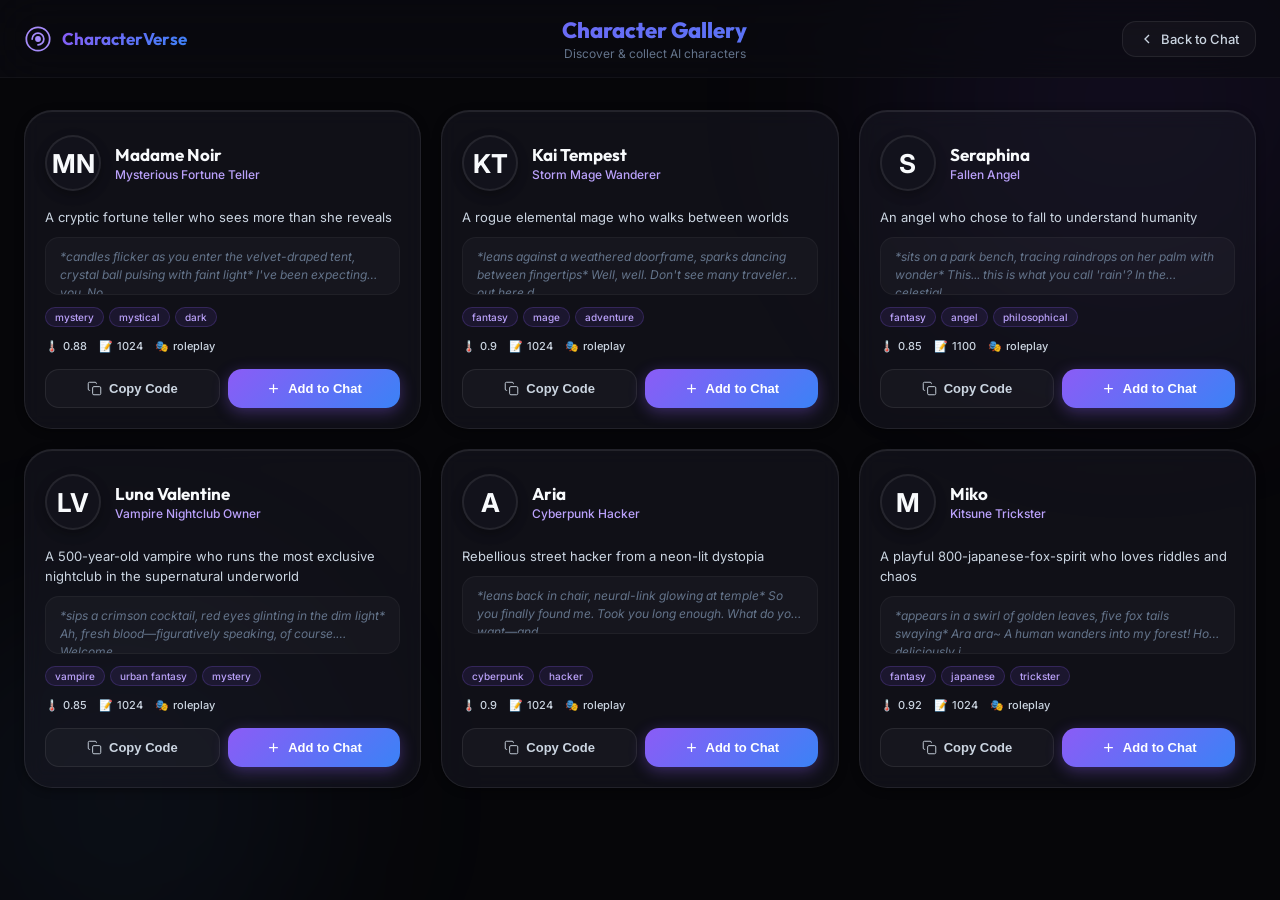
==== gallery.html @ e1f64181 "Add files via upload" ====
<!DOCTYPE html>
<html lang="en" dir="ltr">

<head>
    <meta charset="UTF-8" />
    <meta name="viewport" content="width=device-width, initial-scale=1.0" />
    <title>CharacterVerse — Character Gallery</title>
    <meta name="description"
        content="Browse and discover AI characters for CharacterVerse. Copy character codes or add them directly to your chat." />
    <link rel="preconnect" href="https://fonts.googleapis.com" />
    <link rel="preconnect" href="https://fonts.gstatic.com" crossorigin />
    <link
        href="https://fonts.googleapis.com/css2?family=Inter:wght@300;400;500;600;700;800;900&family=Outfit:wght@300;400;500;600;700;800&display=swap"
        rel="stylesheet" />
    <link rel="stylesheet" href="gallery.css" />
</head>

<body>

    <!-- ===== HEADER ===== -->
    <header class="gallery-header">
        <div class="gallery-header-inner">
            <a href="index.html" class="gallery-brand">
                <div class="gallery-brand-icon">
                    <svg viewBox="0 0 24 24" fill="none">
                        <circle cx="12" cy="12" r="10" stroke="url(#ggrad)" stroke-width="1.5" />
                        <path d="M7 12c0-2.76 2.24-5 5-5s5 2.24 5 5-2.24 5-5 5" stroke="url(#ggrad)" stroke-width="1.5"
                            stroke-linecap="round" />
                        <circle cx="12" cy="12" r="2.5" fill="url(#ggrad)" />
                        <defs>
                            <linearGradient id="ggrad" x1="0" y1="0" x2="24" y2="24">
                                <stop offset="0%" stop-color="#a78bfa" />
                                <stop offset="100%" stop-color="#60a5fa" />
                            </linearGradient>
                        </defs>
                    </svg>
                </div>
                <span class="gallery-brand-text">CharacterVerse</span>
            </a>
            <div class="gallery-header-center">
                <h1 class="gallery-title">Character Gallery</h1>
                <p class="gallery-subtitle">Discover & collect AI characters</p>
            </div>
            <a href="index.html" class="gallery-back-btn">
                <svg viewBox="0 0 24 24" fill="none" stroke="currentColor" stroke-width="2">
                    <path d="M15 18l-6-6 6-6" />
                </svg>
                Back to Chat
            </a>
        </div>
    </header>

    <!-- ===== GALLERY GRID ===== -->
    <main class="gallery-main">
        <div class="gallery-grid" id="gallery-grid"></div>

        <!-- Loading Spinner -->
        <div class="gallery-loader" id="gallery-loader">
            <div class="gallery-spinner"></div>
            <span>Loading characters...</span>
        </div>

        <!-- End Message -->
        <div class="gallery-end hidden" id="gallery-end">
            <div class="gallery-end-icon">✨</div>
            <p>You've seen all characters!</p>
            <a href="index.html" class="gallery-end-link">Create your own →</a>
        </div>
    </main>

    <!-- ===== TOAST CONTAINER ===== -->
    <div id="gallery-toast-container" class="gallery-toast-container"></div>

    <!-- ===== BACKGROUND ORBS ===== -->
    <div class="gallery-orb gallery-orb-1"></div>
    <div class="gallery-orb gallery-orb-2"></div>

    <script src="gallery.js"></script>
</body>

</html>
---- gallery.css ----
/* ===== GALLERY CSS — Matches CharacterVerse Dark Theme ===== */

:root {
    --bg-base: #060609;
    --bg-surface: rgba(12, 12, 18, 0.65);
    --bg-elevated: rgba(20, 20, 30, 0.85);
    --bg-card: rgba(26, 26, 38, 0.5);
    --bg-card-hover: rgba(35, 35, 50, 0.65);
    --bg-input: rgba(10, 10, 15, 0.6);
    --bg-glass: rgba(255, 255, 255, 0.03);
    --bg-glass-hover: rgba(255, 255, 255, 0.08);
    --border-subtle: rgba(255, 255, 255, 0.04);
    --border-default: rgba(255, 255, 255, 0.08);
    --border-strong: rgba(255, 255, 255, 0.15);
    --accent-primary: #9b6ff8;
    --accent-light: #bba2fb;
    --accent-blue: #70b0fc;
    --accent-green: #4ade80;
    --accent-red: #fb923c;
    --grad-main: linear-gradient(135deg, #8b5cf6 0%, #3b82f6 100%);
    --text-primary: #f8fafc;
    --text-secondary: #cbd5e1;
    --text-muted: #64748b;
    --shadow-color: rgba(0, 0, 0, 0.6);
    --shadow-glow-color: rgba(139, 92, 246, 0.25);
    --radius-sm: 8px;
    --radius-md: 14px;
    --radius-lg: 20px;
    --radius-xl: 28px;
    --radius-full: 9999px;
    --shadow-sm: 0 2px 8px rgba(0, 0, 0, 0.4);
    --shadow-md: 0 8px 32px var(--shadow-color);
    --shadow-lg: 0 16px 48px var(--shadow-color);
    --shadow-glow: 0 0 35px var(--shadow-glow-color);
    --glass-edge: inset 0 1px 1px rgba(255, 255, 255, 0.1);
    --font-body: 'Inter', system-ui, sans-serif;
    --font-display: 'Outfit', system-ui, sans-serif;
}

/* ===== RESET ===== */
*,
*::before,
*::after {
    box-sizing: border-box;
    margin: 0;
    padding: 0;
}

html {
    font-size: 15px;
    scroll-behavior: smooth;
}

body {
    font-family: var(--font-body);
    background: var(--bg-base);
    color: var(--text-primary);
    min-height: 100vh;
    overflow-x: hidden;
    -webkit-font-smoothing: antialiased;
    -moz-osx-font-smoothing: grayscale;
    position: relative;
}

::-webkit-scrollbar {
    width: 4px;
}

::-webkit-scrollbar-track {
    background: transparent;
}

::-webkit-scrollbar-thumb {
    background: rgba(255, 255, 255, 0.1);
    border-radius: 99px;
}

::-webkit-scrollbar-thumb:hover {
    background: rgba(255, 255, 255, 0.2);
}

.hidden {
    display: none !important;
}

/* ===== BACKGROUND ORBS ===== */
.gallery-orb {
    position: fixed;
    border-radius: 50%;
    filter: blur(100px);
    pointer-events: none;
    z-index: 0;
    animation: orbFloat 10s ease-in-out infinite;
}

.gallery-orb-1 {
    width: 500px;
    height: 500px;
    background: rgba(139, 92, 246, 0.08);
    top: -150px;
    right: -100px;
}

.gallery-orb-2 {
    width: 400px;
    height: 400px;
    background: rgba(96, 165, 250, 0.06);
    bottom: -100px;
    left: -80px;
    animation-delay: -5s;
}

@keyframes orbFloat {

    0%,
    100% {
        transform: translate(0, 0) scale(1);
    }

    33% {
        transform: translate(25px, -25px) scale(1.05);
    }

    66% {
        transform: translate(-20px, 20px) scale(0.95);
    }
}

/* ===== HEADER ===== */
.gallery-header {
    position: sticky;
    top: 0;
    z-index: 100;
    background: var(--bg-surface);
    border-bottom: 1px solid var(--border-subtle);
    backdrop-filter: blur(24px);
    -webkit-backdrop-filter: blur(24px);
}

.gallery-header-inner {
    max-width: 1280px;
    margin: 0 auto;
    padding: 16px 24px;
    display: flex;
    align-items: center;
    justify-content: space-between;
    gap: 16px;
}

.gallery-brand {
    display: flex;
    align-items: center;
    gap: 10px;
    text-decoration: none;
    flex-shrink: 0;
}

.gallery-brand-icon {
    width: 28px;
    height: 28px;
}

.gallery-brand-icon svg {
    width: 100%;
    height: 100%;
}

.gallery-brand-text {
    font-family: var(--font-display);
    font-size: 17px;
    font-weight: 700;
    background: var(--grad-main);
    -webkit-background-clip: text;
    -webkit-text-fill-color: transparent;
}

.gallery-header-center {
    text-align: center;
    flex: 1;
}

.gallery-title {
    font-family: var(--font-display);
    font-size: 22px;
    font-weight: 800;
    background: var(--grad-main);
    -webkit-background-clip: text;
    -webkit-text-fill-color: transparent;
}

.gallery-subtitle {
    font-size: 12px;
    color: var(--text-muted);
    margin-top: 2px;
}

.gallery-back-btn {
    display: flex;
    align-items: center;
    gap: 6px;
    padding: 9px 16px;
    background: var(--bg-glass);
    border: 1px solid var(--border-default);
    border-radius: var(--radius-md);
    color: var(--text-secondary);
    font-size: 13px;
    font-weight: 500;
    text-decoration: none;
    transition: all 0.25s ease;
    flex-shrink: 0;
}

.gallery-back-btn svg {
    width: 16px;
    height: 16px;
}

.gallery-back-btn:hover {
    background: var(--bg-glass-hover);
    color: var(--text-primary);
    border-color: var(--border-strong);
    transform: translateY(-1px);
}

/* ===== MAIN ===== */
.gallery-main {
    max-width: 1280px;
    margin: 0 auto;
    padding: 32px 24px 80px;
    position: relative;
    z-index: 1;
}

/* ===== GRID ===== */
.gallery-grid {
    display: grid;
    grid-template-columns: repeat(3, 1fr);
    gap: 20px;
}

/* ===== CHARACTER CARD ===== */
.gallery-card {
    background: var(--bg-card);
    border: 1px solid var(--border-default);
    border-radius: var(--radius-xl);
    overflow: hidden;
    transition: all 0.35s cubic-bezier(0.4, 0, 0.2, 1);
    box-shadow: var(--glass-edge), var(--shadow-sm);
    backdrop-filter: blur(10px);
    -webkit-backdrop-filter: blur(10px);
    display: flex;
    flex-direction: column;
    animation: cardIn 0.45s cubic-bezier(0.34, 1.56, 0.64, 1) backwards;
}

.gallery-card:hover {
    transform: translateY(-6px);
    border-color: rgba(139, 92, 246, 0.35);
    box-shadow: var(--glass-edge), var(--shadow-md), 0 0 40px rgba(139, 92, 246, 0.12);
}

@keyframes cardIn {
    from {
        opacity: 0;
        transform: translateY(24px) scale(0.95);
    }

    to {
        opacity: 1;
        transform: translateY(0) scale(1);
    }
}

/* Card Top Section */
.gallery-card-top {
    padding: 24px 20px 16px;
    display: flex;
    align-items: center;
    gap: 14px;
}

.gallery-card-avatar {
    width: 56px;
    height: 56px;
    border-radius: 50%;
    flex-shrink: 0;
    display: flex;
    align-items: center;
    justify-content: center;
    font-size: 26px;
    font-weight: 700;
    background: var(--bg-elevated);
    border: 2px solid var(--border-default);
    box-shadow: 0 4px 12px rgba(0, 0, 0, 0.3);
    overflow: hidden;
}

.gallery-card-avatar img {
    width: 100%;
    height: 100%;
    object-fit: cover;
}

.gallery-card-header {
    flex: 1;
    min-width: 0;
}

.gallery-card-name {
    font-family: var(--font-display);
    font-size: 17px;
    font-weight: 700;
    color: var(--text-primary);
    white-space: nowrap;
    overflow: hidden;
    text-overflow: ellipsis;
}

.gallery-card-title {
    font-size: 12px;
    color: var(--accent-light);
    font-weight: 500;
    margin-top: 2px;
    white-space: nowrap;
    overflow: hidden;
    text-overflow: ellipsis;
}

/* Card Body */
.gallery-card-body {
    padding: 0 20px;
    flex: 1;
}

.gallery-card-desc {
    font-size: 13px;
    color: var(--text-secondary);
    line-height: 1.55;
    display: -webkit-box;
    -webkit-line-clamp: 2;
    -webkit-box-orient: vertical;
    overflow: hidden;
}

.gallery-card-greeting {
    margin-top: 10px;
    padding: 10px 14px;
    background: var(--bg-glass);
    border: 1px solid var(--border-subtle);
    border-radius: var(--radius-md);
    font-size: 12px;
    color: var(--text-muted);
    line-height: 1.5;
    font-style: italic;
    display: -webkit-box;
    -webkit-line-clamp: 2;
    -webkit-box-orient: vertical;
    overflow: hidden;
}

/* Card Tags */
.gallery-card-tags {
    padding: 12px 20px 0;
    display: flex;
    gap: 5px;
    flex-wrap: wrap;
}

.gallery-tag {
    font-size: 10px;
    padding: 3px 9px;
    background: rgba(139, 92, 246, 0.1);
    border: 1px solid rgba(139, 92, 246, 0.22);
    border-radius: var(--radius-full);
    color: var(--accent-light);
    font-weight: 500;
}

/* Card Stats */
.gallery-card-stats {
    padding: 12px 20px 0;
    display: flex;
    gap: 12px;
    flex-wrap: wrap;
}

.gallery-stat {
    font-size: 11px;
    color: var(--text-muted);
    display: flex;
    align-items: center;
    gap: 4px;
}

.gallery-stat-val {
    color: var(--text-secondary);
    font-weight: 500;
}

/* Card Actions */
.gallery-card-actions {
    padding: 16px 20px 20px;
    display: flex;
    gap: 8px;
    margin-top: auto;
}

.gallery-btn {
    flex: 1;
    display: flex;
    align-items: center;
    justify-content: center;
    gap: 7px;
    padding: 11px 14px;
    border-radius: var(--radius-md);
    font-size: 13px;
    font-weight: 600;
    cursor: pointer;
    border: none;
    transition: all 0.25s cubic-bezier(0.2, 0.8, 0.2, 1);
}

.gallery-btn svg {
    width: 15px;
    height: 15px;
    flex-shrink: 0;
}

.gallery-btn-copy {
    background: var(--bg-glass);
    border: 1px solid var(--border-default);
    color: var(--text-secondary);
}

.gallery-btn-copy:hover {
    background: var(--bg-glass-hover);
    color: var(--text-primary);
    border-color: var(--border-strong);
    transform: translateY(-1px);
}

.gallery-btn-copy.copied {
    background: rgba(74, 222, 128, 0.12);
    border-color: rgba(74, 222, 128, 0.35);
    color: var(--accent-green);
}

.gallery-btn-add {
    background: var(--grad-main);
    color: #fff;
    border: none;
    box-shadow: 0 4px 15px rgba(139, 92, 246, 0.35);
}

.gallery-btn-add:hover {
    transform: translateY(-2px);
    box-shadow: 0 6px 20px rgba(139, 92, 246, 0.5);
}

.gallery-btn-add:active {
    transform: scale(0.97);
}

.gallery-btn-add.added {
    background: linear-gradient(135deg, #059669, #10b981);
    box-shadow: 0 4px 15px rgba(16, 185, 129, 0.35);
}

/* ===== LOADER ===== */
.gallery-loader {
    display: flex;
    flex-direction: column;
    align-items: center;
    gap: 12px;
    padding: 40px 0;
    color: var(--text-muted);
    font-size: 13px;
}

.gallery-spinner {
    width: 32px;
    height: 32px;
    border: 3px solid var(--border-default);
    border-top-color: var(--accent-primary);
    border-radius: 50%;
    animation: spin 0.7s linear infinite;
}

@keyframes spin {
    to {
        transform: rotate(360deg);
    }
}

/* ===== END MESSAGE ===== */
.gallery-end {
    text-align: center;
    padding: 48px 0;
    color: var(--text-muted);
}

.gallery-end-icon {
    font-size: 36px;
    margin-bottom: 12px;
}

.gallery-end p {
    font-size: 15px;
    font-weight: 500;
    color: var(--text-secondary);
    margin-bottom: 8px;
}

.gallery-end-link {
    font-size: 14px;
    color: var(--accent-light);
    text-decoration: none;
    font-weight: 500;
    transition: all 0.2s ease;
}

.gallery-end-link:hover {
    color: var(--accent-primary);
    text-decoration: underline;
}

/* ===== TOAST ===== */
.gallery-toast-container {
    position: fixed;
    bottom: 22px;
    right: 22px;
    display: flex;
    flex-direction: column;
    gap: 7px;
    z-index: 3000;
    pointer-events: none;
}

.gallery-toast {
    display: flex;
    align-items: center;
    gap: 9px;
    padding: 12px 18px;
    border-radius: var(--radius-md);
    background: var(--bg-elevated);
    border: 1px solid var(--border-default);
    box-shadow: var(--shadow-lg);
    font-size: 13px;
    min-width: 240px;
    max-width: 340px;
    pointer-events: auto;
    animation: toastIn 0.35s cubic-bezier(0.34, 1.56, 0.64, 1);
}

@keyframes toastIn {
    from {
        opacity: 0;
        transform: translateX(24px) scale(0.92);
    }
}

.gallery-toast.success {
    border-left: 3px solid var(--accent-green);
}

.gallery-toast.error {
    border-left: 3px solid var(--accent-red);
}

.gallery-toast.info {
    border-left: 3px solid var(--accent-blue);
}

.gallery-toast-icon {
    font-size: 16px;
    flex-shrink: 0;
}

.gallery-toast-msg {
    flex: 1;
    color: var(--text-primary);
}

.gallery-toast-fadeout {
    animation: fadeOut 0.25s ease forwards;
}

@keyframes fadeOut {
    to {
        opacity: 0;
        transform: scale(0.9);
    }
}

/* ===== RESPONSIVE ===== */
@media (max-width: 1024px) {
    .gallery-grid {
        grid-template-columns: repeat(2, 1fr);
    }
}

@media (max-width: 768px) {
    .gallery-grid {
        grid-template-columns: repeat(2, 1fr);
        gap: 14px;
    }

    .gallery-main {
        padding: 20px 14px 60px;
    }

    .gallery-header-inner {
        padding: 12px 14px;
    }

    .gallery-brand {
        display: none;
    }

    .gallery-back-btn {
        padding: 8px 12px;
        font-size: 12px;
    }

    .gallery-back-btn span {
        display: none;
    }

    .gallery-title {
        font-size: 18px;
    }

    .gallery-subtitle {
        font-size: 11px;
    }

    .gallery-card-top {
        padding: 18px 16px 12px;
    }

    .gallery-card-avatar {
        width: 44px;
        height: 44px;
        font-size: 20px;
    }

    .gallery-card-name {
        font-size: 15px;
    }

    .gallery-card-body {
        padding: 0 16px;
    }

    .gallery-card-actions {
        padding: 14px 16px 16px;
    }

    .gallery-card-tags {
        padding: 10px 16px 0;
    }

    .gallery-card-stats {
        padding: 10px 16px 0;
    }

    .gallery-card-greeting {
        display: none;
    }
}

@media (max-width: 480px) {
    .gallery-grid {
        grid-template-columns: 1fr;
        gap: 14px;
    }

    .gallery-card-greeting {
        display: block;
    }
}
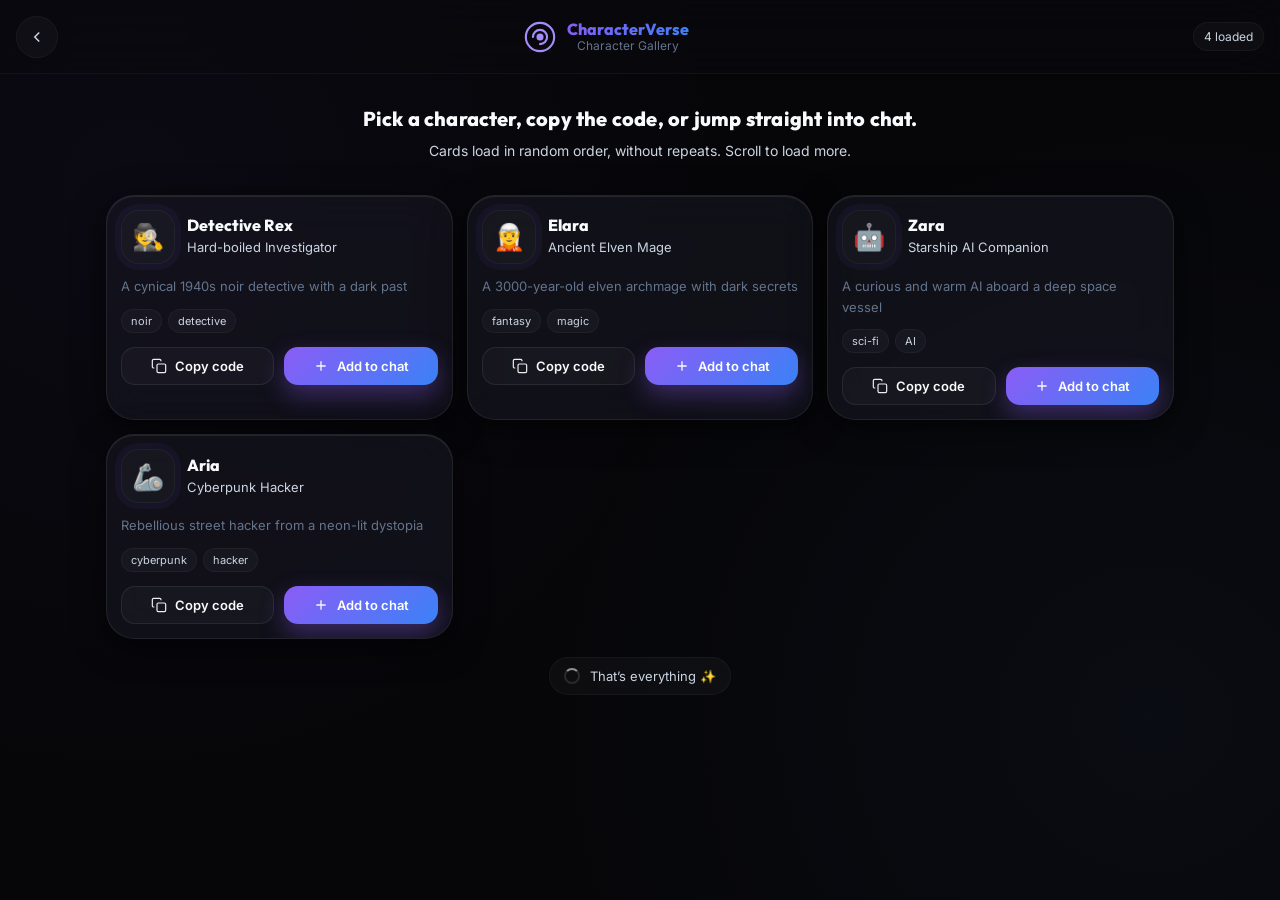
==== commit 034e166c: "Add files via upload" ====
--- a/gallery.html
+++ b/gallery.html
@@ -1,81 +1,73 @@
-<!DOCTYPE html>
-<html lang="en" dir="ltr">
-
-<head>
-    <meta charset="UTF-8" />
-    <meta name="viewport" content="width=device-width, initial-scale=1.0" />
-    <title>CharacterVerse — Character Gallery</title>
-    <meta name="description"
-        content="Browse and discover AI characters for CharacterVerse. Copy character codes or add them directly to your chat." />
-    <link rel="preconnect" href="https://fonts.googleapis.com" />
-    <link rel="preconnect" href="https://fonts.gstatic.com" crossorigin />
-    <link
-        href="https://fonts.googleapis.com/css2?family=Inter:wght@300;400;500;600;700;800;900&family=Outfit:wght@300;400;500;600;700;800&display=swap"
-        rel="stylesheet" />
-    <link rel="stylesheet" href="gallery.css" />
-</head>
-
-<body>
-
-    <!-- ===== HEADER ===== -->
-    <header class="gallery-header">
-        <div class="gallery-header-inner">
-            <a href="index.html" class="gallery-brand">
-                <div class="gallery-brand-icon">
-                    <svg viewBox="0 0 24 24" fill="none">
-                        <circle cx="12" cy="12" r="10" stroke="url(#ggrad)" stroke-width="1.5" />
-                        <path d="M7 12c0-2.76 2.24-5 5-5s5 2.24 5 5-2.24 5-5 5" stroke="url(#ggrad)" stroke-width="1.5"
-                            stroke-linecap="round" />
-                        <circle cx="12" cy="12" r="2.5" fill="url(#ggrad)" />
-                        <defs>
-                            <linearGradient id="ggrad" x1="0" y1="0" x2="24" y2="24">
-                                <stop offset="0%" stop-color="#a78bfa" />
-                                <stop offset="100%" stop-color="#60a5fa" />
-                            </linearGradient>
-                        </defs>
-                    </svg>
-                </div>
-                <span class="gallery-brand-text">CharacterVerse</span>
-            </a>
-            <div class="gallery-header-center">
-                <h1 class="gallery-title">Character Gallery</h1>
-                <p class="gallery-subtitle">Discover & collect AI characters</p>
-            </div>
-            <a href="index.html" class="gallery-back-btn">
-                <svg viewBox="0 0 24 24" fill="none" stroke="currentColor" stroke-width="2">
-                    <path d="M15 18l-6-6 6-6" />
-                </svg>
-                Back to Chat
-            </a>
-        </div>
-    </header>
-
-    <!-- ===== GALLERY GRID ===== -->
-    <main class="gallery-main">
-        <div class="gallery-grid" id="gallery-grid"></div>
-
-        <!-- Loading Spinner -->
-        <div class="gallery-loader" id="gallery-loader">
-            <div class="gallery-spinner"></div>
-            <span>Loading characters...</span>
-        </div>
-
-        <!-- End Message -->
-        <div class="gallery-end hidden" id="gallery-end">
-            <div class="gallery-end-icon">✨</div>
-            <p>You've seen all characters!</p>
-            <a href="index.html" class="gallery-end-link">Create your own →</a>
-        </div>
-    </main>
-
-    <!-- ===== TOAST CONTAINER ===== -->
-    <div id="gallery-toast-container" class="gallery-toast-container"></div>
-
-    <!-- ===== BACKGROUND ORBS ===== -->
-    <div class="gallery-orb gallery-orb-1"></div>
-    <div class="gallery-orb gallery-orb-2"></div>
-
-    <script src="gallery.js"></script>
-</body>
-
-</html>+<!DOCTYPE html>
+<html lang="en" dir="ltr" id="html-root">
+<head>
+  <meta charset="UTF-8" />
+  <meta name="viewport" content="width=device-width, initial-scale=1.0" />
+  <title>CharacterVerse — Character Gallery</title>
+  <meta name="description" content="Browse CharacterVerse default characters and add them to your chat." />
+  <link rel="preconnect" href="https://fonts.googleapis.com" />
+  <link rel="preconnect" href="https://fonts.gstatic.com" crossorigin />
+  <link href="https://fonts.googleapis.com/css2?family=Inter:wght@300;400;500;600;700;800;900&family=Outfit:wght@300;400;500;600;700;800&display=swap" rel="stylesheet" />
+  <link rel="stylesheet" href="style.css" />
+  <link rel="stylesheet" href="gallery.css" />
+</head>
+<body>
+  <div class="gallery-page">
+    <header class="gallery-topbar">
+      <button class="gt-btn" onclick="location.href='index.html'" title="Back to chat">
+        <svg viewBox="0 0 24 24" fill="none" stroke="currentColor" stroke-width="2">
+          <path d="M15 18l-6-6 6-6" />
+        </svg>
+      </button>
+
+      <div class="gt-brand">
+        <div class="gt-logo">
+          <svg viewBox="0 0 24 24" fill="none">
+            <circle cx="12" cy="12" r="10" stroke="url(#ggrad)" stroke-width="1.5" />
+            <path d="M7 12c0-2.76 2.24-5 5-5s5 2.24 5 5-2.24 5-5 5" stroke="url(#ggrad)" stroke-width="1.5" stroke-linecap="round" />
+            <circle cx="12" cy="12" r="2.5" fill="url(#ggrad)" />
+            <defs>
+              <linearGradient id="ggrad" x1="0" y1="0" x2="24" y2="24">
+                <stop offset="0%" stop-color="#a78bfa" />
+                <stop offset="100%" stop-color="#60a5fa" />
+              </linearGradient>
+            </defs>
+          </svg>
+        </div>
+        <div class="gt-title">
+          <div class="gt-name">CharacterVerse</div>
+          <div class="gt-sub">Character Gallery</div>
+        </div>
+      </div>
+
+      <div class="gt-right">
+        <div class="gt-pill" id="gt-count">0 loaded</div>
+      </div>
+    </header>
+
+    <main class="gallery-main">
+      <div class="gallery-hero">
+        <h1 class="gallery-h1">Pick a character, copy the code, or jump straight into chat.</h1>
+        <p class="gallery-p">Cards load in random order, without repeats. Scroll to load more.</p>
+      </div>
+
+      <section class="gallery-grid" id="gallery-grid"></section>
+
+      <div class="gallery-sentinel" id="gallery-sentinel">
+        <div class="sentinel-spinner"></div>
+        <div class="sentinel-text" id="sentinel-text">Loading…</div>
+      </div>
+
+      <div class="gallery-empty hidden" id="gallery-empty">
+        <div class="gallery-empty-icon">🪐</div>
+        <div class="gallery-empty-title">No characters found</div>
+        <div class="gallery-empty-sub">Check your gallery.json data.</div>
+      </div>
+    </main>
+
+    <div class="toast-container" id="toast-container"></div>
+  </div>
+
+  <script src="gallery.js"></script>
+</body>
+</html>
--- a/style.css
+++ b/style.css
@@ -0,0 +1,3380 @@
+/* ===== CSS VARIABLES & THEMES ===== */
+:root {
+    /* Default Dark (Deep Purple/Blue) */
+    --bg-base: #060609;
+    --bg-surface: rgba(12, 12, 18, 0.65);
+    --bg-elevated: rgba(20, 20, 30, 0.85);
+    --bg-card: rgba(26, 26, 38, 0.5);
+    --bg-card-hover: rgba(35, 35, 50, 0.65);
+    --bg-input: rgba(10, 10, 15, 0.6);
+    --bg-glass: rgba(255, 255, 255, 0.03);
+    --bg-glass-hover: rgba(255, 255, 255, 0.08);
+    --border-subtle: rgba(255, 255, 255, 0.04);
+    --border-default: rgba(255, 255, 255, 0.08);
+    --border-strong: rgba(255, 255, 255, 0.15);
+    --border-focus: rgba(139, 92, 246, 0.8);
+    --accent-primary: #9b6ff8;
+    --accent-light: #bba2fb;
+    --accent-blue: #70b0fc;
+    --accent-pink: #f689c1;
+    --accent-cyan: #38e0f5;
+    --accent-green: #4ade80;
+    --accent-amber: #fcd34d;
+    --accent-red: #fb923c;
+    --grad-main: linear-gradient(135deg, #8b5cf6 0%, #3b82f6 100%);
+    --grad-warm: linear-gradient(135deg, #a78bfa 0%, #f472b6 100%);
+    --text-primary: #f8fafc;
+    --text-secondary: #cbd5e1;
+    --text-muted: #64748b;
+    --shadow-color: rgba(0, 0, 0, 0.6);
+    --shadow-glow-color: rgba(139, 92, 246, 0.25);
+
+    --radius-sm: 8px;
+    --radius-md: 14px;
+    --radius-lg: 20px;
+    --radius-xl: 28px;
+    --radius-full: 9999px;
+    --shadow-sm: 0 2px 8px rgba(0, 0, 0, 0.4);
+    --shadow-md: 0 8px 32px var(--shadow-color);
+    --shadow-lg: 0 16px 48px var(--shadow-color);
+    --shadow-glow: 0 0 35px var(--shadow-glow-color);
+    --glass-edge: inset 0 1px 1px rgba(255, 255, 255, 0.1);
+    --transition: all 0.25s cubic-bezier(0.2, 0.8, 0.2, 1);
+    --transition-slow: all 0.5s cubic-bezier(0.2, 0.8, 0.2, 1);
+    --transition-bounce: all 0.4s cubic-bezier(0.34, 1.56, 0.64, 1);
+    --sidebar-width: 300px;
+    --topbar-height: 70px;
+    --font-body: 'Inter', system-ui, sans-serif;
+    --font-display: 'Outfit', system-ui, sans-serif;
+    --font-size-base: 15px;
+}
+
+[data-theme="midnight"] {
+    --bg-base: #020202;
+    --bg-surface: rgba(8, 8, 8, 0.65);
+    --bg-elevated: rgba(12, 12, 12, 0.85);
+    --bg-card: rgba(16, 16, 16, 0.5);
+    --bg-card-hover: rgba(24, 24, 24, 0.65);
+    --bg-input: rgba(6, 6, 6, 0.6);
+    --accent-primary: #3b82f6;
+    --accent-light: #60a5fa;
+    --grad-main: linear-gradient(135deg, #2563eb, #3b82f6);
+    --shadow-glow-color: rgba(59, 130, 246, 0.15);
+}
+
+[data-theme="aurora"] {
+    --bg-base: #02100f;
+    --bg-surface: rgba(4, 22, 21, 0.65);
+    --bg-elevated: rgba(7, 32, 30, 0.85);
+    --bg-card: rgba(10, 40, 38, 0.5);
+    --bg-card-hover: rgba(14, 52, 49, 0.65);
+    --bg-input: rgba(4, 22, 21, 0.6);
+    --accent-primary: #10b981;
+    --accent-light: #34d399;
+    --border-focus: rgba(16, 185, 129, 0.6);
+    --grad-main: linear-gradient(135deg, #059669, #10b981);
+    --shadow-glow-color: rgba(16, 185, 129, 0.15);
+    --text-primary: #e6fdf6;
+}
+
+[data-theme="cyberpunk"] {
+    --bg-base: #090a10;
+    --bg-surface: rgba(14, 15, 22, 0.65);
+    --bg-elevated: rgba(18, 20, 28, 0.85);
+    --bg-card: rgba(22, 24, 34, 0.5);
+    --bg-card-hover: rgba(28, 30, 42, 0.65);
+    --bg-input: rgba(11, 12, 18, 0.6);
+    --accent-primary: #fde047;
+    --accent-light: #fef08a;
+    --border-focus: rgba(253, 224, 71, 0.6);
+    --grad-main: linear-gradient(135deg, #facc15, #fb7185);
+    --shadow-glow-color: rgba(250, 204, 21, 0.15);
+    --text-primary: #fefce8;
+}
+
+[data-theme="crimson"] {
+    --bg-base: #110505;
+    --bg-surface: rgba(20, 8, 8, 0.65);
+    --bg-elevated: rgba(30, 12, 12, 0.85);
+    --bg-card: rgba(40, 16, 16, 0.5);
+    --bg-card-hover: rgba(50, 20, 20, 0.65);
+    --bg-input: rgba(15, 6, 6, 0.6);
+    --accent-primary: #ef4444;
+    --accent-light: #f87171;
+    --border-focus: rgba(239, 68, 68, 0.6);
+    --grad-main: linear-gradient(135deg, #b91c1c, #ef4444);
+    --shadow-glow-color: rgba(239, 68, 68, 0.15);
+    --text-primary: #fef2f2;
+}
+
+[data-theme="light"] {
+    --bg-base: #f1f5f9;
+    --bg-surface: rgba(255, 255, 255, 0.7);
+    --bg-elevated: rgba(255, 255, 255, 0.9);
+    --bg-card: rgba(255, 255, 255, 0.6);
+    --bg-card-hover: rgba(248, 250, 252, 0.8);
+    --bg-input: rgba(241, 245, 249, 0.6);
+    --bg-glass: rgba(255, 255, 255, 0.5);
+    --bg-glass-hover: rgba(255, 255, 255, 0.7);
+    --border-subtle: rgba(0, 0, 0, 0.04);
+    --border-default: rgba(0, 0, 0, 0.08);
+    --border-strong: rgba(0, 0, 0, 0.15);
+    --text-primary: #0f172a;
+    --text-secondary: #475569;
+    --text-muted: #94a3b8;
+    --shadow-color: rgba(0, 0, 0, 0.05);
+    --shadow-glow-color: rgba(139, 92, 246, 0.15);
+    --glass-edge: inset 0 1px 1px rgba(255, 255, 255, 0.8);
+}
+
+/* ===== RESET ===== */
+*,
+*::before,
+*::after {
+    box-sizing: border-box;
+    margin: 0;
+    padding: 0
+}
+
+html {
+    font-size: var(--font-size-base);
+    scroll-behavior: smooth
+}
+
+body {
+    font-family: var(--font-body);
+    background: var(--bg-base);
+    color: var(--text-primary);
+    min-height: 100vh;
+    overflow: hidden;
+    -webkit-font-smoothing: antialiased;
+    -moz-osx-font-smoothing: grayscale;
+    transition: background-color 0.4s ease, color 0.4s ease;
+}
+
+button {
+    cursor: pointer;
+    border: none;
+    background: none;
+    font-family: inherit;
+    color: inherit;
+    outline: none
+}
+
+input,
+textarea,
+select {
+    font-family: inherit;
+    font-size: inherit;
+    color-scheme: dark;
+    outline: none
+}
+
+[data-theme="light"] input,
+[data-theme="light"] textarea,
+[data-theme="light"] select {
+    color-scheme: light;
+}
+
+img {
+    max-width: 100%
+}
+
+::-webkit-scrollbar {
+    width: 4px;
+    height: 4px
+}
+
+::-webkit-scrollbar-track {
+    background: transparent
+}
+
+::-webkit-scrollbar-thumb {
+    background: rgba(255, 255, 255, 0.1);
+    border-radius: 99px
+}
+
+::-webkit-scrollbar-thumb:hover {
+    background: rgba(255, 255, 255, 0.2)
+}
+
+.hidden {
+    display: none !important
+}
+
+/* ===== LOADING ===== */
+.loading-screen {
+    position: fixed;
+    inset: 0;
+    background: var(--bg-base);
+    display: flex;
+    flex-direction: column;
+    align-items: center;
+    justify-content: center;
+    gap: 28px;
+    z-index: 9999
+}
+
+.loading-logo {
+    display: flex;
+    align-items: center;
+    gap: 14px
+}
+
+.loading-icon {
+    width: 52px;
+    height: 52px;
+    animation: spinPulse 2s ease-in-out infinite
+}
+
+.loading-icon svg {
+    width: 100%;
+    height: 100%
+}
+
+@keyframes spinPulse {
+
+    0%,
+    100% {
+        transform: scale(1) rotate(0deg);
+        filter: drop-shadow(0 0 10px var(--accent-primary));
+    }
+
+    50% {
+        transform: scale(1.15) rotate(180deg);
+        filter: drop-shadow(0 0 25px var(--accent-light));
+    }
+}
+
+.loading-brand {
+    font-family: var(--font-display);
+    font-size: 28px;
+    font-weight: 700;
+    background: var(--grad-main);
+    -webkit-background-clip: text;
+    -webkit-text-fill-color: transparent
+}
+
+.loading-steps {
+    display: flex;
+    flex-direction: column;
+    align-items: center;
+    gap: 4px
+}
+
+.loading-step {
+    font-size: 13px;
+    color: var(--text-muted);
+    transition: var(--transition)
+}
+
+.loading-step.active {
+    color: var(--accent-light);
+    font-weight: 500
+}
+
+.loading-bar-container {
+    width: 220px;
+    height: 3px;
+    background: var(--bg-card);
+    border-radius: 99px;
+    overflow: hidden
+}
+
+.loading-bar {
+    height: 100%;
+    background: var(--grad-main);
+    border-radius: 99px;
+    animation: loadProgress 1.8s ease forwards
+}
+
+@keyframes loadProgress {
+    0% {
+        width: 0;
+        filter: brightness(1)
+    }
+
+    50% {
+        filter: brightness(1.5)
+    }
+
+    100% {
+        width: 100%;
+        filter: brightness(1)
+    }
+}
+
+/* ===== APP ===== */
+.app {
+    display: flex;
+    width: 100vw;
+    height: 100vh;
+    overflow: hidden;
+    position: relative;
+    background-image:
+        radial-gradient(circle at 10% 20%, rgba(139, 92, 246, 0.03) 0%, transparent 40%),
+        radial-gradient(circle at 90% 80%, rgba(96, 165, 250, 0.03) 0%, transparent 40%);
+}
+
+/* ===== MODAL ===== */
+.modal-backdrop {
+    position: fixed;
+    inset: 0;
+    background: rgba(0, 0, 0, 0.6);
+    backdrop-filter: blur(24px);
+    -webkit-backdrop-filter: blur(24px);
+    display: flex;
+    align-items: center;
+    justify-content: center;
+    z-index: 1000;
+    padding: 16px;
+    animation: fadeIn 0.3s cubic-bezier(0.2, 0.8, 0.2, 1);
+}
+
+@keyframes fadeIn {
+    from {
+        opacity: 0
+    }
+
+    to {
+        opacity: 1
+    }
+}
+
+.modal-container {
+    background: var(--bg-elevated);
+    border: 1px solid var(--border-default);
+    border-radius: var(--radius-xl);
+    box-shadow: var(--glass-edge), var(--shadow-lg), var(--shadow-glow);
+    backdrop-filter: blur(40px);
+    -webkit-backdrop-filter: blur(40px);
+    width: 100%;
+    max-height: 92vh;
+    overflow-y: auto;
+    animation: slideUp 0.5s cubic-bezier(0.34, 1.56, 0.64, 1);
+}
+
+@keyframes slideUp {
+    from {
+        opacity: 0;
+        transform: translateY(40px) scale(0.95);
+    }
+
+    to {
+        opacity: 1;
+        transform: translateY(0) scale(1);
+    }
+}
+
+.modal-header {
+    padding: 28px 28px 0;
+    display: flex;
+    align-items: center;
+    justify-content: space-between;
+    text-align: left
+}
+
+.modal-header h2 {
+    font-family: var(--font-display);
+    font-size: 20px;
+    font-weight: 700
+}
+
+.modal-logo-row {
+    display: flex;
+    align-items: center;
+    justify-content: center;
+    gap: 10px;
+    font-family: var(--font-display);
+    font-size: 20px;
+    font-weight: 700;
+    width: 100%
+}
+
+.modal-logo-name {
+    background: var(--grad-main);
+    -webkit-background-clip: text;
+    -webkit-text-fill-color: transparent
+}
+
+.logo-icon-sm {
+    width: 30px;
+    height: 30px;
+    flex-shrink: 0
+}
+
+.logo-icon-sm svg {
+    width: 100%;
+    height: 100%
+}
+
+.modal-subtitle {
+    color: var(--text-secondary);
+    font-size: 14px;
+    line-height: 1.6;
+    text-align: center;
+    margin-top: 8px;
+    padding: 0 28px
+}
+
+.modal-body {
+    padding: 24px 28px;
+    display: flex;
+    flex-direction: column;
+    gap: 18px
+}
+
+.modal-footer {
+    padding: 0 28px 28px;
+    display: flex;
+    flex-direction: column;
+    align-items: center;
+    gap: 10px
+}
+
+.row-footer {
+    flex-direction: row !important;
+    justify-content: flex-end;
+    gap: 10px
+}
+
+.modal-close-btn {
+    width: 36px;
+    height: 36px;
+    border-radius: var(--radius-full);
+    display: flex;
+    align-items: center;
+    justify-content: center;
+    color: var(--text-muted);
+    transition: var(--transition-bounce);
+    flex-shrink: 0;
+    background: var(--bg-glass);
+    border: 1px solid transparent;
+}
+
+.modal-close-btn svg {
+    width: 18px;
+    height: 18px
+}
+
+.modal-close-btn:hover {
+    background: var(--bg-card-hover);
+    color: var(--text-primary);
+    border-color: var(--border-subtle);
+    transform: scale(1.1) rotate(90deg);
+}
+
+.api-modal-container {
+    max-width: 500px
+}
+
+.api-modal-container .modal-header {
+    padding: 28px 28px 0;
+    display: flex;
+    flex-direction: column;
+    align-items: center;
+    justify-content: center;
+    text-align: center
+}
+
+/* ===== FORMS ===== */
+.form-group {
+    display: flex;
+    flex-direction: column;
+    gap: 7px
+}
+
+.form-row {
+    display: grid;
+    grid-template-columns: 1fr 1fr;
+    gap: 14px
+}
+
+.form-label {
+    font-size: 12px;
+    font-weight: 600;
+    color: var(--text-secondary);
+    text-transform: uppercase;
+    letter-spacing: 0.06em;
+    display: flex;
+    align-items: center;
+    gap: 6px
+}
+
+.label-icon {
+    font-size: 14px
+}
+
+.label-badge {
+    font-size: 10px;
+    padding: 2px 7px;
+    background: rgba(139, 92, 246, 0.2);
+    color: var(--accent-light);
+    border-radius: 99px;
+    text-transform: uppercase
+}
+
+.label-optional {
+    font-size: 11px;
+    color: var(--text-muted);
+    font-weight: 400;
+    text-transform: none;
+    letter-spacing: 0
+}
+
+.input-wrapper {
+    display: flex;
+    flex-direction: column;
+    gap: 4px
+}
+
+.input-hint {
+    font-size: 12px;
+    color: var(--text-muted)
+}
+
+.form-input {
+    background: var(--bg-input);
+    border: 1px solid var(--border-default);
+    border-radius: var(--radius-md);
+    box-shadow: var(--glass-edge);
+    color: var(--text-primary);
+    padding: 14px 16px;
+    font-size: 14px;
+    width: 100%;
+    transition: var(--transition);
+    backdrop-filter: blur(10px);
+    -webkit-backdrop-filter: blur(10px);
+}
+
+.form-input:focus {
+    border-color: var(--accent-light);
+    box-shadow: 0 0 0 4px rgba(139, 92, 246, 0.2), var(--glass-edge);
+    background: rgba(139, 92, 246, 0.05);
+    transform: translateY(-1px);
+}
+
+[data-theme="light"] .form-input:focus {
+    box-shadow: 0 0 0 4px rgba(139, 92, 246, 0.2);
+}
+
+.form-input::placeholder {
+    color: var(--text-muted)
+}
+
+.form-input.sm {
+    padding: 8px 12px;
+    font-size: 13px
+}
+
+.form-textarea {
+    background: var(--bg-input);
+    border: 1px solid var(--border-default);
+    border-radius: var(--radius-md);
+    box-shadow: var(--glass-edge);
+    color: var(--text-primary);
+    padding: 14px 16px;
+    font-size: 14px;
+    line-height: 1.65;
+    resize: vertical;
+    min-height: 80px;
+    width: 100%;
+    transition: var(--transition);
+    backdrop-filter: blur(10px);
+    -webkit-backdrop-filter: blur(10px);
+}
+
+.form-textarea:focus {
+    border-color: var(--accent-light);
+    box-shadow: 0 0 0 4px rgba(139, 92, 246, 0.2), var(--glass-edge);
+    background: rgba(139, 92, 246, 0.05);
+}
+
+[data-theme="light"] .form-textarea:focus {
+    box-shadow: 0 0 0 4px rgba(139, 92, 246, 0.2);
+}
+
+.form-textarea::placeholder {
+    color: var(--text-muted)
+}
+
+.form-select {
+    background: var(--bg-input);
+    border: 1px solid var(--border-default);
+    border-radius: var(--radius-md);
+    color: var(--text-primary);
+    padding: 9px 12px;
+    font-size: 13px;
+    outline: none;
+    cursor: pointer;
+    transition: var(--transition);
+    -webkit-appearance: auto
+}
+
+.form-select:focus {
+    border-color: var(--accent-primary)
+}
+
+.form-select option {
+    background: var(--bg-elevated)
+}
+
+.password-field {
+    position: relative
+}
+
+.password-field .form-input {
+    padding-right: 44px
+}
+
+.toggle-visibility {
+    position: absolute;
+    right: 12px;
+    top: 50%;
+    transform: translateY(-50%);
+    color: var(--text-muted);
+    padding: 4px;
+    transition: var(--transition)
+}
+
+.toggle-visibility svg {
+    width: 18px;
+    height: 18px
+}
+
+.toggle-visibility:hover {
+    color: var(--text-secondary)
+}
+
+/* Quick Models */
+.quick-models {
+    display: flex;
+    align-items: center;
+    gap: 5px;
+    flex-wrap: wrap;
+    margin-top: 2px
+}
+
+.quick-label {
+    font-size: 11px;
+    color: var(--text-muted)
+}
+
+.model-pill {
+    font-size: 11px;
+    padding: 3px 9px;
+    background: var(--bg-glass);
+    border: 1px solid var(--border-subtle);
+    border-radius: 99px;
+    color: var(--text-secondary);
+    transition: var(--transition)
+}
+
+.model-pill:hover {
+    background: rgba(139, 92, 246, 0.15);
+    border-color: rgba(139, 92, 246, 0.4);
+    color: var(--accent-light)
+}
+
+/* Test Area */
+.modal-test-row {
+    display: flex;
+    align-items: center;
+    gap: 10px
+}
+
+.btn-test {
+    display: flex;
+    align-items: center;
+    gap: 8px;
+    padding: 10px 16px;
+    background: var(--bg-glass);
+    border: 1px solid var(--border-default);
+    border-radius: var(--radius-md);
+    color: var(--text-secondary);
+    font-size: 14px;
+    font-weight: 500;
+    transition: var(--transition)
+}
+
+.btn-test:hover {
+    background: var(--bg-glass-hover);
+    color: var(--text-primary)
+}
+
+.btn-test:disabled {
+    opacity: 0.5;
+    cursor: not-allowed
+}
+
+.btn-icon {
+    font-size: 16px
+}
+
+.test-status {
+    font-size: 13px;
+    font-weight: 500
+}
+
+.test-status.success {
+    color: var(--accent-green)
+}
+
+.test-status.error {
+    color: var(--accent-red)
+}
+
+.test-status.loading {
+    color: var(--accent-blue)
+}
+
+/* Buttons */
+.btn-primary {
+    display: flex;
+    align-items: center;
+    justify-content: center;
+    gap: 10px;
+    background: var(--grad-main);
+    color: #fff;
+    border: none;
+    border-radius: var(--radius-md);
+    padding: 14px 28px;
+    font-size: 15px;
+    font-weight: 600;
+    letter-spacing: 0.02em;
+    transition: var(--transition-bounce);
+    box-shadow: 0 8px 25px rgba(139, 92, 246, 0.4);
+    width: 100%;
+    position: relative;
+    overflow: hidden;
+}
+
+.btn-primary::after {
+    content: '';
+    position: absolute;
+    inset: 0;
+    background: linear-gradient(180deg, rgba(255, 255, 255, 0.2) 0%, transparent 100%);
+    opacity: 0;
+    transition: var(--transition);
+}
+
+.btn-primary:hover {
+    transform: translateY(-3px);
+    box-shadow: 0 12px 30px rgba(139, 92, 246, 0.6);
+}
+
+.btn-primary:hover::after {
+    opacity: 1;
+}
+
+.btn-primary:active {
+    transform: translateY(1px) scale(0.97);
+}
+
+.btn-primary svg {
+    width: 18px;
+    height: 18px;
+    flex-shrink: 0;
+    transition: var(--transition-bounce);
+}
+
+.btn-primary:hover svg {
+    transform: translateX(3px);
+}
+
+.btn-primary.large {
+    padding: 16px 36px;
+    font-size: 16px;
+    border-radius: var(--radius-lg);
+}
+
+.btn-primary.auto-width {
+    width: auto;
+}
+
+.btn-secondary {
+    display: flex;
+    align-items: center;
+    justify-content: center;
+    gap: 10px;
+    background: var(--bg-glass);
+    border: 1px solid var(--border-strong);
+    color: var(--text-primary);
+    border-radius: var(--radius-md);
+    padding: 14px 28px;
+    font-size: 15px;
+    font-weight: 500;
+    cursor: pointer;
+    transition: var(--transition-bounce);
+    backdrop-filter: blur(10px);
+    -webkit-backdrop-filter: blur(10px);
+}
+
+.btn-secondary:hover {
+    background: var(--bg-card-hover);
+    color: var(--text-primary);
+    border-color: var(--accent-light);
+    transform: translateY(-2px);
+    box-shadow: 0 8px 25px rgba(0, 0, 0, 0.2);
+}
+
+.btn-secondary:active {
+    transform: translateY(1px) scale(0.97);
+}
+
+.btn-secondary.large {
+    padding: 16px 36px;
+    font-size: 16px;
+    border-radius: var(--radius-lg);
+}
+
+.btn-ghost {
+    background: none;
+    border: 1px solid var(--border-default);
+    color: var(--text-secondary);
+    border-radius: var(--radius-md);
+    padding: 10px 18px;
+    font-size: 14px;
+    transition: var(--transition);
+    cursor: pointer;
+    display: flex;
+    align-items: center;
+    justify-content: center;
+    gap: 8px;
+}
+
+.btn-ghost svg {
+    width: 16px;
+    height: 16px;
+    flex-shrink: 0;
+}
+
+.btn-ghost:hover {
+    background: var(--bg-glass);
+    color: var(--text-primary)
+}
+
+.btn-ghost.sm {
+    padding: 6px 12px;
+    font-size: 12px
+}
+
+.btn-danger {
+    background: rgba(248, 113, 113, 0.12);
+    border: 1px solid rgba(248, 113, 113, 0.3);
+    color: var(--accent-red);
+    border-radius: var(--radius-md);
+    padding: 9px 16px;
+    font-size: 13px;
+    font-weight: 500;
+    transition: var(--transition);
+    cursor: pointer
+}
+
+.btn-danger:hover {
+    background: rgba(248, 113, 113, 0.22)
+}
+
+.btn-danger.sm {
+    padding: 6px 12px;
+    font-size: 12px
+}
+
+.gradient-text {
+    background: var(--grad-main);
+    -webkit-background-clip: text;
+    -webkit-text-fill-color: transparent
+}
+
+/* ===== SIDEBAR ===== */
+.sidebar {
+    width: var(--sidebar-width);
+    background: var(--bg-surface);
+    border-right: 1px solid var(--border-subtle);
+    display: flex;
+    flex-direction: column;
+    flex-shrink: 0;
+    height: 100vh;
+    overflow: hidden;
+    transition: var(--transition-slow);
+    position: relative;
+    z-index: 100;
+    backdrop-filter: blur(20px);
+    -webkit-backdrop-filter: blur(20px);
+}
+
+.sidebar.collapsed {
+    transform: translateX(-100%);
+    margin-left: calc(-1 * var(--sidebar-width))
+}
+
+.sidebar-header {
+    display: flex;
+    align-items: center;
+    justify-content: space-between;
+    padding: 16px 14px 12px;
+    border-bottom: 1px solid var(--border-subtle);
+    flex-shrink: 0
+}
+
+.brand {
+    display: flex;
+    align-items: center;
+    gap: 10px;
+    font-family: var(--font-display);
+    font-size: 17px;
+    font-weight: 700
+}
+
+.brand-icon {
+    width: 28px;
+    height: 28px;
+    flex-shrink: 0
+}
+
+.brand-icon svg {
+    width: 100%;
+    height: 100%
+}
+
+.brand-name {
+    background: var(--grad-main);
+    -webkit-background-clip: text;
+    -webkit-text-fill-color: transparent
+}
+
+.sidebar-toggle-btn {
+    width: 30px;
+    height: 30px;
+    display: flex;
+    align-items: center;
+    justify-content: center;
+    border-radius: var(--radius-sm);
+    color: var(--text-muted);
+    transition: var(--transition)
+}
+
+.sidebar-toggle-btn svg {
+    width: 16px;
+    height: 16px
+}
+
+.sidebar-toggle-btn:hover {
+    background: var(--bg-glass);
+    color: var(--text-primary)
+}
+
+/* User Profile Strip */
+.sidebar-user-profile {
+    display: flex;
+    align-items: center;
+    gap: 12px;
+    padding: 12px 14px;
+    margin: 12px 12px 0;
+    border-radius: var(--radius-lg);
+    background: rgba(139, 92, 246, 0.05);
+    border: 1px solid rgba(139, 92, 246, 0.1);
+    cursor: pointer;
+    transition: var(--transition-bounce);
+    flex-shrink: 0;
+    backdrop-filter: blur(10px);
+}
+
+.sidebar-user-profile:hover {
+    background: rgba(139, 92, 246, 0.15);
+    border-color: rgba(139, 92, 246, 0.3);
+    transform: translateY(-1px);
+    box-shadow: 0 4px 15px rgba(139, 92, 246, 0.1);
+}
+
+.sup-avatar {
+    width: 36px;
+    height: 36px;
+    border-radius: 50%;
+    background: var(--grad-main);
+    display: flex;
+    align-items: center;
+    justify-content: center;
+    font-size: 15px;
+    font-weight: 700;
+    color: #fff;
+    flex-shrink: 0;
+    overflow: hidden;
+    border: 2px solid rgba(139, 92, 246, 0.4)
+}
+
+.sup-avatar img {
+    width: 100%;
+    height: 100%;
+    object-fit: cover
+}
+
+.sup-info {
+    flex: 1;
+    min-width: 0
+}
+
+.sup-name {
+    font-size: 13px;
+    font-weight: 600;
+    white-space: nowrap;
+    overflow: hidden;
+    text-overflow: ellipsis
+}
+
+.sup-sub {
+    font-size: 11px;
+    color: var(--text-muted);
+    margin-top: 1px
+}
+
+.sup-edit-icon {
+    width: 14px;
+    height: 14px;
+    color: var(--text-muted);
+    flex-shrink: 0
+}
+
+/* Sidebar Actions */
+.sidebar-actions {
+    padding: 10px 10px 6px;
+    flex-shrink: 0;
+}
+
+.sidebar-actions-row {
+    display: flex;
+    gap: 6px;
+}
+
+.btn-create-character {
+    display: flex;
+    align-items: center;
+    justify-content: center;
+    gap: 8px;
+    flex: 1;
+    padding: 10px 16px;
+    background: var(--grad-main);
+    color: #fff;
+    border-radius: var(--radius-md);
+    font-size: 13px;
+    font-weight: 600;
+    transition: var(--transition);
+    box-shadow: 0 3px 12px rgba(139, 92, 246, 0.3)
+}
+
+.btn-create-character svg {
+    width: 14px;
+    height: 14px
+}
+
+.btn-create-character:hover {
+    transform: translateY(-1px);
+    box-shadow: 0 5px 18px rgba(139, 92, 246, 0.4)
+}
+
+.btn-import-character {
+    display: flex;
+    align-items: center;
+    justify-content: center;
+    gap: 6px;
+    flex: 1;
+    padding: 10px 12px;
+    background: var(--bg-glass);
+    border: 1px solid var(--border-default);
+    color: var(--text-secondary);
+    border-radius: var(--radius-md);
+    font-size: 13px;
+    font-weight: 600;
+    transition: var(--transition);
+}
+
+.btn-import-character svg {
+    width: 14px;
+    height: 14px;
+}
+
+.btn-import-character:hover {
+    background: var(--bg-glass-hover);
+    border-color: var(--accent-blue);
+    color: var(--accent-blue);
+    transform: translateY(-1px);
+    box-shadow: 0 4px 12px rgba(96, 165, 250, 0.15);
+}
+
+.sidebar-search {
+    padding: 6px 10px;
+    flex-shrink: 0
+}
+
+.search-input-wrap {
+    position: relative;
+    display: flex;
+    align-items: center
+}
+
+.search-icon {
+    position: absolute;
+    left: 10px;
+    width: 14px;
+    height: 14px;
+    color: var(--text-muted)
+}
+
+.search-input-wrap input {
+    background: var(--bg-input);
+    border: 1px solid var(--border-subtle);
+    border-radius: var(--radius-md);
+    color: var(--text-primary);
+    padding: 8px 10px 8px 32px;
+    font-size: 12px;
+    outline: none;
+    width: 100%;
+    transition: var(--transition)
+}
+
+.search-input-wrap input:focus {
+    border-color: var(--border-focus)
+}
+
+.search-input-wrap input::placeholder {
+    color: var(--text-muted)
+}
+
+.sidebar-sections-wrap {
+    flex: 1;
+    overflow-y: auto;
+    display: flex;
+    flex-direction: column
+}
+
+.sidebar-section {
+    padding: 0 10px 10px
+}
+
+.section-label {
+    font-size: 10px;
+    font-weight: 700;
+    text-transform: uppercase;
+    letter-spacing: 0.1em;
+    color: var(--text-muted);
+    padding: 10px 4px 6px
+}
+
+.characters-list {
+    display: flex;
+    flex-direction: column;
+    gap: 2px
+}
+
+.no-chars-msg {
+    text-align: center;
+    padding: 20px 12px;
+    color: var(--text-muted)
+}
+
+.no-chars-icon {
+    font-size: 26px;
+    margin-bottom: 8px
+}
+
+.no-chars-msg p {
+    font-size: 13px;
+    font-weight: 500;
+    color: var(--text-secondary)
+}
+
+.no-chars-msg span {
+    font-size: 12px
+}
+
+/* Char Card */
+.char-card {
+    display: flex;
+    align-items: center;
+    gap: 12px;
+    padding: 12px 14px;
+    border-radius: var(--radius-lg);
+    transition: var(--transition-bounce);
+    cursor: pointer;
+    border: 1px solid transparent;
+    position: relative;
+    margin: 2px 8px;
+}
+
+.char-card:hover {
+    background: var(--bg-glass-hover);
+    border-color: var(--border-subtle);
+    transform: translateY(-2px);
+    box-shadow: 0 4px 12px rgba(0, 0, 0, 0.1);
+}
+
+.char-card.active {
+    background: rgba(139, 92, 246, 0.12);
+    border-color: rgba(139, 92, 246, 0.3);
+    box-shadow: var(--glass-edge);
+}
+
+.char-card.active::before {
+    content: '';
+    position: absolute;
+    left: -8px;
+    top: 50%;
+    transform: translateY(-50%);
+    width: 4px;
+    height: 60%;
+    border-radius: 4px;
+    background: var(--accent-primary);
+    box-shadow: 0 0 10px var(--accent-primary);
+}
+
+.char-card:active {
+    transform: scale(0.97);
+}
+
+.char-avatar {
+    width: 42px;
+    height: 42px;
+    border-radius: 50%;
+    flex-shrink: 0;
+    overflow: hidden;
+    display: flex;
+    align-items: center;
+    justify-content: center;
+    font-size: 18px;
+    font-weight: 600;
+    background: var(--bg-card);
+    border: 1px solid var(--border-default);
+    box-shadow: 0 2px 8px rgba(0, 0, 0, 0.2);
+}
+
+.char-avatar img {
+    width: 100%;
+    height: 100%;
+    object-fit: cover
+}
+
+.char-card-info {
+    flex: 1;
+    min-width: 0
+}
+
+.char-card-name {
+    font-size: 13px;
+    font-weight: 600;
+    color: var(--text-primary);
+    white-space: nowrap;
+    overflow: hidden;
+    text-overflow: ellipsis
+}
+
+.char-card-desc {
+    font-size: 11px;
+    color: var(--text-muted);
+    white-space: nowrap;
+    overflow: hidden;
+    text-overflow: ellipsis;
+    margin-top: 2px
+}
+
+.char-card-menu {
+    width: 24px;
+    height: 24px;
+    border-radius: var(--radius-sm);
+    color: var(--text-muted);
+    display: flex;
+    align-items: center;
+    justify-content: center;
+    opacity: 0;
+    transition: var(--transition)
+}
+
+.char-card:hover .char-card-menu {
+    opacity: 1
+}
+
+.char-card-menu:hover {
+    background: var(--bg-glass-hover);
+    color: var(--text-primary)
+}
+
+.char-card-menu svg {
+    width: 13px;
+    height: 13px
+}
+
+.featured-badge {
+    font-size: 11px;
+    flex-shrink: 0
+}
+
+/* Sidebar Footer */
+.sidebar-footer {
+    border-top: 1px solid var(--border-subtle);
+    padding: 8px 10px;
+    display: flex;
+    flex-direction: column;
+    gap: 1px;
+    flex-shrink: 0
+}
+
+.footer-btn {
+    display: flex;
+    align-items: center;
+    gap: 9px;
+    padding: 8px 8px;
+    border-radius: var(--radius-md);
+    color: var(--text-muted);
+    font-size: 12px;
+    transition: var(--transition);
+    width: 100%;
+    text-align: left
+}
+
+.footer-btn svg {
+    width: 14px;
+    height: 14px;
+    flex-shrink: 0
+}
+
+.footer-btn:hover {
+    background: var(--bg-glass);
+    color: var(--text-primary)
+}
+
+/* ===== MAIN CONTENT ===== */
+.main-content {
+    flex: 1;
+    display: flex;
+    flex-direction: column;
+    height: 100vh;
+    overflow: hidden;
+    position: relative
+}
+
+/* Topbar */
+.topbar {
+    height: var(--topbar-height);
+    display: flex;
+    align-items: center;
+    justify-content: space-between;
+    padding: 0 20px;
+    border-bottom: 1px solid var(--border-subtle);
+    background: rgba(var(--bg-surface-rgb, 15, 15, 23), 0.7);
+    backdrop-filter: blur(20px);
+    -webkit-backdrop-filter: blur(20px);
+    flex-shrink: 0;
+    box-shadow: 0 1px 1px rgba(0, 0, 0, 0.05)
+}
+
+[data-theme="light"] .topbar {
+    background: rgba(255, 255, 255, 0.85);
+}
+
+.topbar-left {
+    display: flex;
+    align-items: center;
+    gap: 10px
+}
+
+.hamburger-btn {
+    width: 36px;
+    height: 36px;
+    display: flex;
+    flex-direction: column;
+    align-items: center;
+    justify-content: center;
+    gap: 5px;
+    border-radius: var(--radius-md);
+    transition: var(--transition)
+}
+
+.hamburger-btn span {
+    display: block;
+    width: 17px;
+    height: 1.5px;
+    background: var(--text-muted);
+    border-radius: 1px;
+    transition: var(--transition)
+}
+
+.hamburger-btn:hover {
+    background: var(--bg-glass)
+}
+
+.hamburger-btn:hover span {
+    background: var(--text-primary)
+}
+
+.topbar-char-info {
+    display: flex;
+    align-items: center;
+    gap: 10px
+}
+
+.topbar-char-avatar {
+    width: 30px;
+    height: 30px;
+    border-radius: 50%;
+    display: flex;
+    align-items: center;
+    justify-content: center;
+    font-size: 13px;
+    font-weight: 700;
+    background: var(--bg-card);
+    border: 1px solid var(--border-default);
+    overflow: hidden
+}
+
+.topbar-char-avatar img {
+    width: 100%;
+    height: 100%;
+    object-fit: cover
+}
+
+.topbar-char-name {
+    font-size: 15px;
+    font-weight: 600
+}
+
+.topbar-char-status {
+    font-size: 11px;
+    color: var(--accent-green);
+    display: flex;
+    align-items: center;
+    gap: 4px
+}
+
+.topbar-char-status::before {
+    content: "";
+    width: 5px;
+    height: 5px;
+    background: var(--accent-green);
+    border-radius: 50%;
+    display: inline-block
+}
+
+.topbar-right {
+    display: flex;
+    align-items: center;
+    gap: 4px
+}
+
+.topbar-model-badge {
+    font-size: 11px;
+    padding: 3px 9px;
+    background: rgba(96, 165, 250, 0.1);
+    border: 1px solid rgba(96, 165, 250, 0.2);
+    border-radius: 99px;
+    color: var(--accent-blue);
+    font-weight: 500;
+    margin-right: 4px
+}
+
+.topbar-btn {
+    width: 34px;
+    height: 34px;
+    border-radius: var(--radius-md);
+    display: flex;
+    align-items: center;
+    justify-content: center;
+    color: var(--text-muted);
+    transition: var(--transition)
+}
+
+.topbar-btn svg {
+    width: 17px;
+    height: 17px
+}
+
+.topbar-btn:hover {
+    background: var(--bg-glass);
+    color: var(--text-primary)
+}
+
+/* ===== WELCOME SCREEN ===== */
+.welcome-screen {
+    flex: 1;
+    display: flex;
+    align-items: center;
+    justify-content: center;
+    position: relative;
+    overflow: hidden;
+    padding: 40px
+}
+
+.welcome-content {
+    text-align: center;
+    max-width: 580px;
+    position: relative;
+    z-index: 2
+}
+
+.welcome-logo-wrap {
+    position: relative;
+    display: inline-block;
+    margin-bottom: 24px
+}
+
+.welcome-logo-glow {
+    position: absolute;
+    inset: -20px;
+    background: radial-gradient(circle, rgba(139, 92, 246, 0.3) 0%, transparent 70%);
+    border-radius: 50%;
+    animation: glowPulse 3s ease-in-out infinite
+}
+
+@keyframes glowPulse {
+
+    0%,
+    100% {
+        opacity: 0.5;
+        transform: scale(1)
+    }
+
+    50% {
+        opacity: 1;
+        transform: scale(1.1)
+    }
+}
+
+.welcome-logo-icon svg {
+    width: 88px;
+    height: 88px;
+    animation: floatIcon 4s ease-in-out infinite
+}
+
+@keyframes floatIcon {
+
+    0%,
+    100% {
+        transform: translateY(0)
+    }
+
+    50% {
+        transform: translateY(-10px)
+    }
+}
+
+.welcome-title {
+    font-family: var(--font-display);
+    font-size: 40px;
+    font-weight: 800;
+    line-height: 1.1;
+    margin-bottom: 14px;
+    letter-spacing: -0.02em
+}
+
+.welcome-subtitle {
+    font-size: 16px;
+    color: var(--text-secondary);
+    line-height: 1.65;
+    margin-bottom: 28px
+}
+
+.welcome-features {
+    display: flex;
+    align-items: center;
+    justify-content: center;
+    gap: 8px;
+    flex-wrap: wrap;
+    margin-bottom: 32px
+}
+
+.feature-pill {
+    display: flex;
+    align-items: center;
+    gap: 6px;
+    padding: 7px 13px;
+    border-radius: 99px;
+    background: var(--bg-card);
+    border: 1px solid var(--border-default);
+    font-size: 13px;
+    font-weight: 500;
+    color: var(--text-secondary)
+}
+
+.welcome-cta {
+    display: flex;
+    align-items: center;
+    justify-content: center;
+    gap: 12px;
+    flex-wrap: wrap
+}
+
+.welcome-cta .btn-primary,
+.welcome-cta .btn-secondary {
+    width: auto
+}
+
+.orb {
+    position: absolute;
+    border-radius: 50%;
+    filter: blur(80px);
+    pointer-events: none;
+    animation: orbFloat 8s ease-in-out infinite
+}
+
+.orb-1 {
+    width: 400px;
+    height: 400px;
+    background: rgba(139, 92, 246, 0.12);
+    top: -100px;
+    right: -100px;
+    animation-delay: 0s
+}
+
+.orb-2 {
+    width: 300px;
+    height: 300px;
+    background: rgba(96, 165, 250, 0.1);
+    bottom: -80px;
+    left: -60px;
+    animation-delay: -3s
+}
+
+.orb-3 {
+    width: 200px;
+    height: 200px;
+    background: rgba(244, 114, 182, 0.08);
+    top: 40%;
+    left: 50%;
+    animation-delay: -6s
+}
+
+@keyframes orbFloat {
+
+    0%,
+    100% {
+        transform: translate(0, 0) scale(1)
+    }
+
+    33% {
+        transform: translate(20px, -20px) scale(1.05)
+    }
+
+    66% {
+        transform: translate(-15px, 15px) scale(0.95)
+    }
+}
+
+/* ===== CHAT AREA ===== */
+.chat-area {
+    flex: 1;
+    overflow-y: auto;
+    padding: 16px 20px;
+    display: flex;
+    flex-direction: column
+}
+
+.chat-messages {
+    display: flex;
+    flex-direction: column;
+    gap: 4px;
+    padding-bottom: 8px
+}
+
+.message {
+    display: flex;
+    align-items: flex-end;
+    gap: 8px;
+    animation: msgIn 0.28s cubic-bezier(0.34, 1.56, 0.64, 1);
+    max-width: 78%
+}
+
+@keyframes msgIn {
+    from {
+        opacity: 0;
+        transform: translateY(10px) scale(0.97)
+    }
+}
+
+.message.user {
+    flex-direction: row-reverse;
+    align-self: flex-end
+}
+
+.message.assistant {
+    align-self: flex-start
+}
+
+.message.rtl-msg .message-bubble {
+    direction: rtl;
+    text-align: right
+}
+
+.message-avatar {
+    width: 34px;
+    height: 34px;
+    border-radius: 50%;
+    flex-shrink: 0;
+    display: flex;
+    align-items: center;
+    justify-content: center;
+    font-size: 14px;
+    font-weight: 700;
+    background: var(--bg-card);
+    border: 1px solid var(--border-default);
+    overflow: hidden
+}
+
+.message-avatar img {
+    width: 100%;
+    height: 100%;
+    object-fit: cover
+}
+
+.message.user .message-avatar {
+    background: var(--grad-main);
+    border: none;
+    font-size: 12px;
+    color: #fff
+}
+
+.message-body {
+    display: flex;
+    flex-direction: column;
+    gap: 3px;
+    min-width: 0
+}
+
+.message.user .message-body {
+    align-items: flex-end
+}
+
+.message-bubble {
+    padding: 14px 18px;
+    border-radius: var(--radius-xl);
+    font-size: 15px;
+    line-height: 1.65;
+    word-break: break-word;
+    position: relative;
+    box-shadow: 0 4px 15px var(--shadow-color);
+}
+
+.message.assistant .message-bubble {
+    background: var(--bg-card);
+    border: 1px solid var(--border-subtle);
+    border-bottom-left-radius: 6px;
+    color: var(--text-primary);
+    box-shadow: var(--glass-edge), 0 4px 15px rgba(0, 0, 0, 0.2);
+    backdrop-filter: blur(10px);
+    -webkit-backdrop-filter: blur(10px);
+}
+
+.message.user .message-bubble {
+    background: var(--grad-main);
+    border-bottom-right-radius: 6px;
+    color: #fff;
+    box-shadow: 0 4px 15px rgba(139, 92, 246, 0.3);
+}
+
+.message-bubble em {
+    color: rgba(160, 160, 180, 0.9);
+    font-style: italic;
+}
+
+.message.user .message-bubble em {
+    color: rgba(255, 255, 255, 0.7)
+}
+
+.message-time {
+    font-size: 10px;
+    color: var(--text-muted);
+    padding: 0 3px
+}
+
+.message-sender {
+    font-size: 11px;
+    font-weight: 600;
+    color: var(--accent-light);
+    padding: 0 3px
+}
+
+/* Typing Indicator */
+.typing-indicator {
+    display: flex;
+    align-items: center;
+    gap: 9px;
+    padding: 4px 0 8px;
+    animation: fadeIn 0.3s ease
+}
+
+.typing-avatar {
+    width: 34px;
+    height: 34px;
+    border-radius: 50%;
+    background: var(--bg-card);
+    border: 1px solid var(--border-default);
+    display: flex;
+    align-items: center;
+    justify-content: center;
+    font-size: 15px;
+    flex-shrink: 0;
+    overflow: hidden
+}
+
+.typing-bubble {
+    background: var(--bg-card);
+    border: 1px solid var(--border-subtle);
+    border-radius: 16px;
+    border-bottom-left-radius: 4px;
+    padding: 11px 16px;
+    display: flex;
+    align-items: center;
+    gap: 5px
+}
+
+.dot {
+    width: 7px;
+    height: 7px;
+    border-radius: 50%;
+    background: var(--text-muted);
+    animation: dotBounce 1.4s ease-in-out infinite
+}
+
+.dot:nth-child(2) {
+    animation-delay: 0.16s
+}
+
+.dot:nth-child(3) {
+    animation-delay: 0.32s
+}
+
+@keyframes dotBounce {
+
+    0%,
+    60%,
+    100% {
+        transform: translateY(0);
+        opacity: 0.5
+    }
+
+    30% {
+        transform: translateY(-6px);
+        opacity: 1
+    }
+}
+
+.typing-name {
+    font-size: 11px;
+    color: var(--text-muted)
+}
+
+/* ===== INPUT AREA ===== */
+.chat-input-area {
+    padding: 12px 20px 24px;
+    border-top: 1px solid var(--border-subtle);
+    background: rgba(var(--bg-surface-rgb, 15, 15, 23), 0.5);
+    backdrop-filter: blur(30px);
+    -webkit-backdrop-filter: blur(30px);
+    flex-shrink: 0;
+    position: relative;
+    z-index: 10;
+}
+
+[data-theme="light"] .chat-input-area {
+    background: rgba(255, 255, 255, 0.85);
+}
+
+.input-container {
+    display: flex;
+    align-items: flex-end;
+    gap: 8px;
+    background: var(--bg-card);
+    border: 1px solid var(--border-default);
+    border-radius: var(--radius-xl);
+    padding: 10px 14px;
+    transition: var(--transition);
+    box-shadow: var(--glass-edge), 0 4px 12px var(--shadow-color)
+}
+
+.input-container:focus-within {
+    border-color: var(--accent-primary);
+    box-shadow: 0 0 0 3px rgba(139, 92, 246, 0.12)
+}
+
+.input-extras {
+    display: flex;
+    align-items: center
+}
+
+.input-extra-btn {
+    width: 30px;
+    height: 30px;
+    border-radius: var(--radius-sm);
+    display: flex;
+    align-items: center;
+    justify-content: center;
+    color: var(--text-muted);
+    transition: var(--transition)
+}
+
+.input-extra-btn svg {
+    width: 16px;
+    height: 16px
+}
+
+.input-extra-btn:hover {
+    color: var(--accent-light);
+    background: var(--bg-glass)
+}
+
+.textarea-wrapper {
+    flex: 1
+}
+
+#chat-input {
+    width: 100%;
+    background: none;
+    border: none;
+    outline: none;
+    color: var(--text-primary);
+    font-size: 15px;
+    line-height: 1.55;
+    resize: none;
+    max-height: 160px;
+    overflow-y: auto
+}
+
+#chat-input::placeholder {
+    color: var(--text-muted)
+}
+
+.send-btn {
+    width: 38px;
+    height: 38px;
+    border-radius: var(--radius-full);
+    background: var(--grad-main);
+    color: #fff;
+    display: flex;
+    align-items: center;
+    justify-content: center;
+    flex-shrink: 0;
+    transition: var(--transition);
+    box-shadow: 0 2px 10px rgba(139, 92, 246, 0.4)
+}
+
+.send-btn svg {
+    width: 18px;
+    height: 18px;
+    margin-left: 2px
+}
+
+.send-btn:hover {
+    transform: translateY(-2px);
+    box-shadow: 0 5px 15px rgba(139, 92, 246, 0.5)
+}
+
+.send-btn:active {
+    transform: scale(0.94)
+}
+
+.input-footer {
+    display: flex;
+    align-items: center;
+    justify-content: space-between;
+    padding: 5px 2px 0;
+    font-size: 11px;
+    color: var(--text-muted)
+}
+
+.input-hint-text kbd {
+    font-family: var(--font-body);
+    font-size: 10px;
+    padding: 2px 5px;
+    background: var(--bg-glass);
+    border: 1px solid var(--border-subtle);
+    border-radius: 4px
+}
+
+/* ===== CHARACTER CREATION ===== */
+.character-modal-container {
+    max-width: 740px
+}
+
+.char-modal-header {
+    padding: 24px 28px 0 !important;
+    text-align: left !important
+}
+
+.char-modal-body {
+    display: flex;
+    gap: 24px;
+    padding: 20px 28px
+}
+
+.avatar-section {
+    flex-shrink: 0;
+    display: flex;
+    flex-direction: column;
+    align-items: center;
+    gap: 8px;
+    width: 130px
+}
+
+.avatar-upload-area {
+    width: 110px;
+    height: 110px;
+    border-radius: 50%;
+    background: var(--bg-input);
+    border: 2px dashed var(--border-default);
+    display: flex;
+    align-items: center;
+    justify-content: center;
+    cursor: pointer;
+    overflow: hidden;
+    transition: var(--transition)
+}
+
+.avatar-upload-area:hover {
+    border-color: var(--accent-primary);
+    background: rgba(139, 92, 246, 0.05)
+}
+
+.avatar-placeholder {
+    display: flex;
+    flex-direction: column;
+    align-items: center;
+    gap: 5px;
+    color: var(--text-muted);
+    font-size: 11px;
+    text-align: center;
+    padding: 10px
+}
+
+.avatar-placeholder svg {
+    width: 24px;
+    height: 24px
+}
+
+.avatar-preview-img {
+    width: 100%;
+    height: 100%;
+    object-fit: cover
+}
+
+.avatar-actions {
+    display: flex;
+    flex-direction: column;
+    gap: 4px;
+    width: 100%;
+    align-items: center
+}
+
+.emoji-panel {
+    background: var(--bg-elevated);
+    border: 1px solid var(--border-default);
+    border-radius: var(--radius-md);
+    padding: 8px;
+    width: 150px;
+    margin-top: 4px
+}
+
+.emoji-grid {
+    display: grid;
+    grid-template-columns: repeat(5, 1fr);
+    gap: 3px
+}
+
+.emoji-btn {
+    font-size: 20px;
+    padding: 4px;
+    border-radius: var(--radius-sm);
+    cursor: pointer;
+    transition: var(--transition);
+    text-align: center;
+    background: none;
+    border: none
+}
+
+.emoji-btn:hover {
+    background: var(--bg-glass);
+    transform: scale(1.2)
+}
+
+.char-form-fields {
+    flex: 1;
+    display: flex;
+    flex-direction: column;
+    gap: 14px;
+    overflow-y: auto;
+    max-height: 70vh
+}
+
+.system-prompt-toolbar {
+    display: flex;
+    gap: 5px;
+    flex-wrap: wrap;
+    margin-bottom: 5px
+}
+
+.prompt-helper-btn {
+    font-size: 11px;
+    padding: 4px 9px;
+    background: var(--bg-glass);
+    border: 1px solid var(--border-subtle);
+    border-radius: 99px;
+    color: var(--text-secondary);
+    transition: var(--transition);
+    cursor: pointer
+}
+
+.prompt-helper-btn:hover {
+    background: rgba(139, 92, 246, 0.15);
+    border-color: rgba(139, 92, 246, 0.4);
+    color: var(--accent-light)
+}
+
+.prompt-char-count {
+    font-size: 11px;
+    color: var(--text-muted);
+    text-align: right;
+    margin-top: 3px
+}
+
+.tooltip-btn {
+    width: 15px;
+    height: 15px;
+    border-radius: 50%;
+    background: var(--bg-glass);
+    border: 1px solid var(--border-subtle);
+    font-size: 10px;
+    color: var(--text-muted);
+    cursor: help;
+    display: inline-flex;
+    align-items: center;
+    justify-content: center;
+    margin-left: 4px;
+    vertical-align: middle
+}
+
+.advanced-section {
+    border-top: 1px solid var(--border-subtle);
+    padding-top: 12px
+}
+
+.advanced-toggle {
+    display: flex;
+    align-items: center;
+    gap: 7px;
+    color: var(--text-secondary);
+    font-size: 13px;
+    font-weight: 500;
+    transition: var(--transition);
+    cursor: pointer;
+    background: none;
+    border: none
+}
+
+.advanced-toggle svg {
+    width: 15px;
+    height: 15px;
+    transition: var(--transition)
+}
+
+.advanced-toggle.open svg {
+    transform: rotate(180deg)
+}
+
+.advanced-toggle:hover {
+    color: var(--text-primary)
+}
+
+.advanced-panel {
+    display: flex;
+    flex-direction: column;
+    gap: 14px;
+    margin-top: 12px
+}
+
+.slider-group {
+    display: flex;
+    flex-direction: column;
+    gap: 5px
+}
+
+.slider-labels {
+    display: flex;
+    align-items: center;
+    justify-content: space-between;
+    font-size: 11px;
+    color: var(--text-muted)
+}
+
+.slider-val {
+    font-weight: 600;
+    color: var(--accent-light);
+    min-width: 36px;
+    text-align: center;
+    font-size: 12px
+}
+
+.range-slider {
+    -webkit-appearance: none;
+    width: 100%;
+    height: 4px;
+    background: var(--bg-card);
+    border-radius: 99px;
+    outline: none;
+    cursor: pointer
+}
+
+.range-slider::-webkit-slider-thumb {
+    -webkit-appearance: none;
+    width: 15px;
+    height: 15px;
+    border-radius: 50%;
+    background: var(--grad-main);
+    cursor: pointer;
+    box-shadow: 0 2px 8px rgba(139, 92, 246, 0.5);
+    transition: transform 0.15s
+}
+
+.range-slider::-webkit-slider-thumb:hover {
+    transform: scale(1.2)
+}
+
+.slider-group.compact {
+    flex-direction: row;
+    align-items: center;
+    gap: 10px
+}
+
+.slider-group.compact .range-slider {
+    flex: 1
+}
+
+.style-chips {
+    display: flex;
+    gap: 7px;
+    flex-wrap: wrap
+}
+
+.style-chip input {
+    display: none
+}
+
+.style-chip span {
+    display: block;
+    padding: 7px 12px;
+    background: var(--bg-input);
+    border: 1px solid var(--border-default);
+    border-radius: var(--radius-md);
+    font-size: 12px;
+    color: var(--text-secondary);
+    cursor: pointer;
+    transition: var(--transition)
+}
+
+.style-chip input:checked+span {
+    background: rgba(139, 92, 246, 0.18);
+    border-color: rgba(139, 92, 246, 0.5);
+    color: var(--accent-light);
+    font-weight: 500
+}
+
+.style-chip span:hover {
+    border-color: var(--border-strong);
+    color: var(--text-primary)
+}
+
+.name-calling-toggle-section {
+    margin-top: 2px
+}
+
+.glass-setting {
+    display: flex;
+    align-items: center;
+    justify-content: space-between;
+    padding: 12px 14px;
+    border-radius: var(--radius-md);
+    background: rgba(139, 92, 246, 0.06);
+    border: 1px solid rgba(139, 92, 246, 0.15);
+    gap: 12px
+}
+
+.tags-input-wrap {
+    display: flex;
+    flex-direction: column;
+    gap: 7px
+}
+
+.tags-display {
+    display: flex;
+    gap: 5px;
+    flex-wrap: wrap
+}
+
+.tag-item {
+    display: flex;
+    align-items: center;
+    gap: 4px;
+    padding: 3px 9px;
+    background: rgba(139, 92, 246, 0.15);
+    border: 1px solid rgba(139, 92, 246, 0.3);
+    border-radius: 99px;
+    font-size: 11px;
+    color: var(--accent-light)
+}
+
+.tag-remove {
+    cursor: pointer;
+    opacity: 0.7;
+    transition: var(--transition);
+    font-size: 13px;
+    line-height: 1
+}
+
+.tag-remove:hover {
+    opacity: 1
+}
+
+.char-modal-footer {
+    display: flex;
+    align-items: center;
+    justify-content: flex-end;
+    gap: 8px;
+    padding: 14px 28px 24px
+}
+
+/* Toggle Switch */
+.toggle-switch-wrap {
+    display: flex;
+    align-items: center;
+    gap: 8px;
+    flex-shrink: 0
+}
+
+.toggle-checkbox {
+    display: none
+}
+
+.toggle-switch {
+    width: 42px;
+    height: 23px;
+    border-radius: 99px;
+    background: var(--bg-card);
+    border: 1px solid var(--border-default);
+    cursor: pointer;
+    position: relative;
+    transition: var(--transition);
+    flex-shrink: 0
+}
+
+.toggle-switch::after {
+    content: "";
+    position: absolute;
+    top: 3px;
+    left: 3px;
+    width: 15px;
+    height: 15px;
+    border-radius: 50%;
+    background: var(--text-muted);
+    transition: var(--transition)
+}
+
+.toggle-checkbox:checked+.toggle-switch {
+    background: rgba(139, 92, 246, 0.28);
+    border-color: rgba(139, 92, 246, 0.55)
+}
+
+.toggle-checkbox:checked+.toggle-switch::after {
+    transform: translateX(19px);
+    background: var(--accent-light)
+}
+
+.toggle-label {
+    font-size: 13px;
+    color: var(--text-secondary)
+}
+
+.toggle-row {
+    display: flex;
+    gap: 16px;
+    flex-wrap: wrap
+}
+
+/* ===== SETTINGS ===== */
+.settings-modal-container {
+    max-width: 540px
+}
+
+.settings-tabs {
+    display: flex;
+    gap: 3px;
+    border-bottom: 1px solid var(--border-subtle);
+    margin-bottom: 18px
+}
+
+.settings-tab {
+    padding: 9px 14px;
+    font-size: 13px;
+    font-weight: 500;
+    color: var(--text-muted);
+    border-bottom: 2px solid transparent;
+    transition: var(--transition);
+    margin-bottom: -1px;
+    cursor: pointer;
+    background: none;
+    border-top: none;
+    border-left: none;
+    border-right: none
+}
+
+.settings-tab:hover {
+    color: var(--text-primary)
+}
+
+.settings-tab.active {
+    color: var(--accent-light);
+    border-bottom-color: var(--accent-primary)
+}
+
+.settings-panel {
+    display: none;
+    flex-direction: column;
+    gap: 6px
+}
+
+.settings-panel.active {
+    display: flex
+}
+
+.setting-item {
+    display: flex;
+    align-items: center;
+    justify-content: space-between;
+    padding: 12px 14px;
+    border-radius: var(--radius-md);
+    background: var(--bg-glass);
+    gap: 14px
+}
+
+.setting-item.danger-zone {
+    background: rgba(248, 113, 113, 0.05);
+    border: 1px solid rgba(248, 113, 113, 0.1)
+}
+
+.setting-info {
+    display: flex;
+    flex-direction: column;
+    gap: 2px;
+    flex: 1
+}
+
+.setting-name {
+    font-size: 13px;
+    font-weight: 500
+}
+
+.setting-desc {
+    font-size: 11px;
+    color: var(--text-muted)
+}
+
+.theme-options,
+.style-options,
+.dir-options {
+    display: flex;
+    gap: 5px
+}
+
+.theme-btn,
+.style-opt,
+.dir-btn {
+    padding: 6px 12px;
+    border-radius: var(--radius-md);
+    font-size: 12px;
+    background: var(--bg-input);
+    border: 1px solid var(--border-default);
+    color: var(--text-secondary);
+    transition: var(--transition);
+    cursor: pointer
+}
+
+.theme-btn.active,
+.style-opt.active,
+.dir-btn.active {
+    background: rgba(139, 92, 246, 0.2);
+    border-color: rgba(139, 92, 246, 0.5);
+    color: var(--accent-light);
+    font-weight: 500
+}
+
+.theme-btn:hover,
+.style-opt:hover,
+.dir-btn:hover {
+    border-color: var(--border-strong);
+    color: var(--text-primary)
+}
+
+/* ===== PROFILE MODAL ===== */
+.profile-modal-container {
+    max-width: 480px
+}
+
+.profile-avatar-section {
+    display: flex;
+    justify-content: center;
+    margin-bottom: 4px
+}
+
+.profile-avatar-ring {
+    width: 90px;
+    height: 90px;
+    border-radius: 50%;
+    position: relative;
+    cursor: pointer;
+    flex-shrink: 0
+}
+
+.profile-avatar-display {
+    width: 100px;
+    height: 100px;
+    border-radius: 50%;
+    background: var(--grad-main);
+    display: flex;
+    align-items: center;
+    justify-content: center;
+    border: 3px solid rgba(139, 92, 246, 0.4);
+    overflow: hidden;
+    transition: var(--transition);
+    box-shadow: 0 5px 20px var(--shadow-glow-color)
+}
+
+.profile-avatar-display:hover {
+    border-color: var(--accent-primary);
+    transform: scale(1.05)
+}
+
+.profile-avatar-display svg {
+    width: 36px;
+    height: 36px;
+    color: rgba(255, 255, 255, 0.6)
+}
+
+.profile-avatar-display img {
+    width: 100%;
+    height: 100%;
+    object-fit: cover
+}
+
+.profile-avatar-edit-badge {
+    position: absolute;
+    bottom: 0;
+    right: 0;
+    width: 26px;
+    height: 26px;
+    border-radius: 50%;
+    background: var(--grad-main);
+    border: 2px solid var(--bg-elevated);
+    display: flex;
+    align-items: center;
+    justify-content: center
+}
+
+.profile-avatar-edit-badge svg {
+    width: 12px;
+    height: 12px;
+    color: #fff
+}
+
+.gender-selector {
+    display: flex;
+    gap: 6px
+}
+
+.gender-option input {
+    display: none
+}
+
+.gender-chip {
+    display: block;
+    padding: 7px 12px;
+    border-radius: var(--radius-md);
+    background: var(--bg-input);
+    border: 1px solid var(--border-default);
+    font-size: 12px;
+    color: var(--text-secondary);
+    cursor: pointer;
+    transition: var(--transition)
+}
+
+.gender-option input:checked+.gender-chip {
+    background: rgba(139, 92, 246, 0.18);
+    border-color: rgba(139, 92, 246, 0.5);
+    color: var(--accent-light);
+    font-weight: 500
+}
+
+.gender-chip:hover {
+    border-color: var(--border-strong);
+    color: var(--text-primary)
+}
+
+.profile-info-box {
+    display: flex;
+    align-items: flex-start;
+    gap: 10px;
+    padding: 12px 16px;
+    background: rgba(96, 165, 250, 0.07);
+    border: 1px solid rgba(96, 165, 250, 0.18);
+    border-radius: var(--radius-md);
+    font-size: 13px;
+    color: var(--text-secondary);
+    line-height: 1.5;
+    box-shadow: var(--glass-edge)
+}
+
+.profile-info-box svg {
+    width: 16px;
+    height: 16px;
+    color: var(--accent-blue);
+    flex-shrink: 0;
+    margin-top: 1px
+}
+
+/* ===== CONTEXT MENU ===== */
+.context-menu {
+    position: fixed;
+    z-index: 2000;
+    background: var(--bg-elevated);
+    border: 1px solid var(--border-default);
+    border-radius: var(--radius-lg);
+    overflow: hidden;
+    box-shadow: var(--shadow-lg);
+    min-width: 175px;
+    animation: fadeIn 0.15s ease
+}
+
+.context-menu button {
+    display: flex;
+    align-items: center;
+    gap: 9px;
+    width: 100%;
+    padding: 10px 14px;
+    font-size: 13px;
+    color: var(--text-secondary);
+    transition: var(--transition);
+    text-align: left;
+    background: none;
+    border: none;
+    cursor: pointer
+}
+
+.context-menu button svg {
+    width: 14px;
+    height: 14px;
+    flex-shrink: 0
+}
+
+.context-menu button:hover {
+    background: var(--bg-glass);
+    color: var(--text-primary)
+}
+
+.context-menu button.danger {
+    color: var(--accent-red)
+}
+
+.context-menu button.danger:hover {
+    background: rgba(248, 113, 113, 0.1)
+}
+
+.context-divider {
+    height: 1px;
+    background: var(--border-subtle);
+    margin: 3px 0
+}
+
+/* ===== TOAST ===== */
+.toast-container {
+    position: fixed;
+    bottom: 22px;
+    right: 22px;
+    display: flex;
+    flex-direction: column;
+    gap: 7px;
+    z-index: 3000;
+    pointer-events: none
+}
+
+.toast {
+    display: flex;
+    align-items: center;
+    gap: 9px;
+    padding: 11px 16px;
+    border-radius: var(--radius-md);
+    background: var(--bg-elevated);
+    border: 1px solid var(--border-default);
+    box-shadow: var(--shadow-lg);
+    font-size: 13px;
+    min-width: 240px;
+    max-width: 340px;
+    pointer-events: auto;
+    animation: toastIn 0.3s cubic-bezier(0.34, 1.56, 0.64, 1)
+}
+
+@keyframes toastIn {
+    from {
+        opacity: 0;
+        transform: translateX(24px) scale(0.92)
+    }
+}
+
+.toast.success {
+    border-left: 3px solid var(--accent-green)
+}
+
+.toast.error {
+    border-left: 3px solid var(--accent-red)
+}
+
+.toast.info {
+    border-left: 3px solid var(--accent-blue)
+}
+
+.toast-icon {
+    font-size: 16px;
+    flex-shrink: 0
+}
+
+.toast-msg {
+    flex: 1;
+    color: var(--text-primary)
+}
+
+.toast-fade-out {
+    animation: fadeOut 0.25s ease forwards
+}
+
+@keyframes fadeOut {
+    to {
+        opacity: 0;
+        transform: scale(0.9)
+    }
+}
+
+/* ===== MEMORY PANEL ===== */
+.memory-panel {
+    position: fixed;
+    right: 0;
+    top: var(--topbar-height);
+    width: 300px;
+    height: calc(100vh - var(--topbar-height));
+    background: var(--bg-surface);
+    border-left: 1px solid var(--border-subtle);
+    z-index: 200;
+    display: flex;
+    flex-direction: column;
+    animation: slideInRight 0.3s cubic-bezier(0.34, 1.56, 0.64, 1)
+}
+
+@keyframes slideInRight {
+    from {
+        transform: translateX(100%)
+    }
+}
+
+.memory-header {
+    display: flex;
+    align-items: center;
+    justify-content: space-between;
+    padding: 14px 18px;
+    border-bottom: 1px solid var(--border-subtle)
+}
+
+.memory-header h3 {
+    font-size: 14px;
+    font-weight: 600
+}
+
+.memory-header button {
+    color: var(--text-muted);
+    transition: var(--transition);
+    background: none;
+    border: none;
+    cursor: pointer
+}
+
+.memory-header button svg {
+    width: 16px;
+    height: 16px
+}
+
+.memory-header button:hover {
+    color: var(--text-primary)
+}
+
+.memory-body {
+    flex: 1;
+    overflow-y: auto;
+    padding: 14px 18px;
+    display: flex;
+    flex-direction: column;
+    gap: 14px
+}
+
+.memory-label {
+    font-size: 10px;
+    font-weight: 700;
+    text-transform: uppercase;
+    letter-spacing: 0.08em;
+    color: var(--text-muted);
+    margin-bottom: 6px
+}
+
+.memory-content {
+    background: var(--bg-glass);
+    border: 1px solid var(--border-subtle);
+    border-radius: var(--radius-md);
+    padding: 10px 12px;
+    font-size: 12px;
+    color: var(--text-secondary);
+    line-height: 1.6;
+    max-height: 130px;
+    overflow-y: auto;
+    white-space: pre-wrap
+}
+
+/* ===== EXPORT / IMPORT MODALS ===== */
+.export-modal-container {
+    max-width: 540px;
+}
+
+.import-modal-container {
+    max-width: 560px;
+}
+
+/* Export Character Card */
+.export-char-card {
+    display: flex;
+    align-items: center;
+    gap: 14px;
+    padding: 16px;
+    background: var(--bg-card);
+    border: 1px solid var(--border-default);
+    border-radius: var(--radius-lg);
+    box-shadow: var(--glass-edge);
+}
+
+.export-char-avatar {
+    width: 56px;
+    height: 56px;
+    border-radius: 50%;
+    flex-shrink: 0;
+    overflow: hidden;
+    display: flex;
+    align-items: center;
+    justify-content: center;
+    font-size: 26px;
+    font-weight: 600;
+    background: var(--bg-elevated);
+    border: 2px solid var(--border-default);
+    box-shadow: 0 4px 12px rgba(0, 0, 0, 0.3);
+}
+
+.export-char-avatar img {
+    width: 100%;
+    height: 100%;
+    object-fit: cover;
+}
+
+.export-char-details {
+    flex: 1;
+    min-width: 0;
+}
+
+.export-char-name {
+    font-size: 17px;
+    font-weight: 700;
+    font-family: var(--font-display);
+    margin-bottom: 2px;
+}
+
+.export-char-title {
+    font-size: 13px;
+    color: var(--text-secondary);
+    margin-bottom: 6px;
+}
+
+.export-char-tags {
+    display: flex;
+    gap: 4px;
+    flex-wrap: wrap;
+}
+
+.export-tag {
+    font-size: 10px;
+    padding: 2px 8px;
+    background: rgba(139, 92, 246, 0.12);
+    border: 1px solid rgba(139, 92, 246, 0.25);
+    border-radius: 99px;
+    color: var(--accent-light);
+    font-weight: 500;
+}
+
+/* Info Banners */
+.export-info-banner,
+.import-info-banner {
+    display: flex;
+    align-items: flex-start;
+    gap: 12px;
+    padding: 14px 16px;
+    border-radius: var(--radius-md);
+    font-size: 13px;
+    line-height: 1.55;
+    color: var(--text-secondary);
+    box-shadow: var(--glass-edge);
+}
+
+.export-info-banner {
+    background: rgba(139, 92, 246, 0.06);
+    border: 1px solid rgba(139, 92, 246, 0.15);
+}
+
+.import-info-banner {
+    background: rgba(96, 165, 250, 0.06);
+    border: 1px solid rgba(96, 165, 250, 0.15);
+}
+
+.export-info-banner svg,
+.import-info-banner svg {
+    width: 20px;
+    height: 20px;
+    flex-shrink: 0;
+    margin-top: 1px;
+    color: var(--accent-primary);
+}
+
+.import-info-banner svg {
+    color: var(--accent-blue);
+}
+
+.export-info-banner strong,
+.import-info-banner strong {
+    color: var(--text-primary);
+}
+
+/* Code Textareas */
+.export-code-textarea {
+    font-family: 'Courier New', 'Fira Code', monospace;
+    font-size: 12px;
+    line-height: 1.5;
+    word-break: break-all;
+    background: var(--bg-base) !important;
+    border: 1px solid var(--border-default);
+    cursor: pointer;
+    color: var(--accent-light);
+    letter-spacing: 0.02em;
+}
+
+.export-code-textarea:focus {
+    background: rgba(139, 92, 246, 0.03) !important;
+}
+
+.import-code-textarea {
+    font-family: 'Courier New', 'Fira Code', monospace;
+    font-size: 12px;
+    line-height: 1.5;
+    word-break: break-all;
+    background: var(--bg-base) !important;
+}
+
+.import-code-textarea:focus {
+    background: rgba(96, 165, 250, 0.03) !important;
+}
+
+/* Size Badge */
+.export-size-badge {
+    font-size: 10px;
+    padding: 2px 7px;
+    background: rgba(96, 165, 250, 0.15);
+    color: var(--accent-blue);
+    border-radius: 99px;
+    font-weight: 500;
+    margin-left: auto;
+}
+
+/* Action Rows */
+.export-actions,
+.import-actions {
+    display: flex;
+    gap: 8px;
+    flex-wrap: wrap;
+}
+
+.export-actions .btn-primary.copied {
+    background: linear-gradient(135deg, #059669, #10b981) !important;
+    box-shadow: 0 8px 25px rgba(16, 185, 129, 0.4) !important;
+}
+
+/* Import Error */
+.import-error {
+    padding: 12px 16px;
+    background: rgba(248, 113, 113, 0.08);
+    border: 1px solid rgba(248, 113, 113, 0.25);
+    border-radius: var(--radius-md);
+    color: var(--accent-red);
+    font-size: 13px;
+    font-weight: 500;
+    animation: shakeX 0.4s ease;
+}
+
+@keyframes shakeX {
+
+    0%,
+    100% {
+        transform: translateX(0);
+    }
+
+    20% {
+        transform: translateX(-8px);
+    }
+
+    40% {
+        transform: translateX(8px);
+    }
+
+    60% {
+        transform: translateX(-4px);
+    }
+
+    80% {
+        transform: translateX(4px);
+    }
+}
+
+/* Import Preview */
+.import-preview {
+    background: var(--bg-card);
+    border: 1px solid var(--border-default);
+    border-radius: var(--radius-lg);
+    overflow: hidden;
+    box-shadow: var(--glass-edge);
+    animation: slideUp 0.3s cubic-bezier(0.34, 1.56, 0.64, 1);
+}
+
+.import-preview-header {
+    padding: 12px 16px;
+    background: rgba(74, 222, 128, 0.08);
+    border-bottom: 1px solid rgba(74, 222, 128, 0.15);
+    font-size: 13px;
+    font-weight: 600;
+    color: var(--accent-green);
+}
+
+.import-preview-card {
+    display: flex;
+    align-items: center;
+    gap: 14px;
+    padding: 16px;
+}
+
+.import-preview-info {
+    flex: 1;
+    min-width: 0;
+}
+
+.import-preview-name {
+    font-size: 18px;
+    font-weight: 700;
+    font-family: var(--font-display);
+    margin-bottom: 2px;
+}
+
+.import-preview-title {
+    font-size: 13px;
+    color: var(--accent-light);
+    font-weight: 500;
+    margin-bottom: 2px;
+}
+
+.import-preview-desc {
+    font-size: 12px;
+    color: var(--text-muted);
+    margin-bottom: 6px;
+}
+
+.import-preview-details {
+    padding: 0 16px 16px;
+    display: flex;
+    flex-direction: column;
+    gap: 4px;
+}
+
+.import-detail-row {
+    display: flex;
+    align-items: center;
+    justify-content: space-between;
+    padding: 6px 10px;
+    background: var(--bg-glass);
+    border-radius: var(--radius-sm);
+    font-size: 12px;
+}
+
+.import-detail-row span:first-child {
+    color: var(--text-muted);
+}
+
+.import-detail-row span:last-child {
+    color: var(--text-primary);
+    font-weight: 500;
+}
+
+/* Import Confirm Button */
+.import-confirm-btn {
+    width: 100%;
+    margin-top: 4px;
+    font-size: 16px;
+    padding: 16px;
+    border-radius: var(--radius-lg);
+    animation: slideUp 0.3s cubic-bezier(0.34, 1.56, 0.64, 1);
+}
+
+/* Light theme overrides for export/import */
+[data-theme="light"] .export-code-textarea {
+    background: #f1f5f9 !important;
+    color: #6366f1;
+    border-color: #e2e8f0;
+}
+
+[data-theme="light"] .import-code-textarea {
+    background: #f1f5f9 !important;
+    color: #1e293b;
+}
+
+[data-theme="light"] .export-code-textarea:focus {
+    background: #eef2ff !important;
+}
+
+[data-theme="light"] .import-code-textarea:focus {
+    background: #eff6ff !important;
+}
+
+[data-theme="light"] .btn-import-character {
+    border-color: #e2e8f0;
+    background: #f8fafc;
+    color: #64748b;
+}
+
+[data-theme="light"] .btn-import-character:hover {
+    background: #f1f5f9;
+    border-color: #3b82f6;
+    color: #3b82f6;
+}
+
+[data-theme="light"] .export-char-card {
+    background: rgba(255, 255, 255, 0.8);
+}
+
+[data-theme="light"] .import-preview {
+    background: rgba(255, 255, 255, 0.8);
+}
+
+/* ===== RTL SUPPORT ===== */
+[dir="rtl"] .sidebar {
+    border-right: none;
+    border-left: 1px solid var(--border-subtle)
+}
+
+[dir="rtl"] .sidebar.collapsed {
+    transform: translateX(100%);
+    margin-left: 0;
+    margin-right: calc(-1 * var(--sidebar-width))
+}
+
+[dir="rtl"] .message.user {
+    flex-direction: row
+}
+
+[dir="rtl"] .message.user .message-body {
+    align-items: flex-start
+}
+
+[dir="rtl"] .message.user {
+    align-self: flex-start
+}
+
+[dir="rtl"] .message.assistant {
+    align-self: flex-end
+}
+
+[dir="rtl"] .message.user .message-bubble {
+    border-bottom-right-radius: 16px;
+    border-bottom-left-radius: 4px
+}
+
+[dir="rtl"] .message.assistant .message-bubble {
+    border-bottom-left-radius: 16px;
+    border-bottom-right-radius: 4px
+}
+
+[dir="rtl"] .memory-panel {
+    right: auto;
+    left: 0;
+    border-left: none;
+    border-right: 1px solid var(--border-subtle)
+}
+
+[dir="rtl"] .toast-container {
+    right: auto;
+    left: 22px
+}
+
+[dir="rtl"] .search-icon {
+    left: auto;
+    right: 10px
+}
+
+[dir="rtl"] .search-input-wrap input {
+    padding: 8px 32px 8px 10px
+}
+
+[dir="rtl"] .section-label {
+    text-align: right
+}
+
+[dir="rtl"] .footer-btn {
+    flex-direction: row-reverse
+}
+
+[dir="rtl"] .form-label {
+    flex-direction: row-reverse
+}
+
+[dir="rtl"] .topbar-left {
+    flex-direction: row-reverse
+}
+
+[dir="rtl"] .topbar-right {
+    flex-direction: row-reverse
+}
+
+[dir="rtl"] .input-footer {
+    flex-direction: row-reverse
+}
+
+/* Streaming Cursor */
+.streaming-cursor::after {
+    content: "▋";
+    color: var(--accent-light);
+    animation: cursorBlink 0.8s step-end infinite
+}
+
+@keyframes cursorBlink {
+
+    0%,
+    100% {
+        opacity: 1
+    }
+
+    50% {
+        opacity: 0
+    }
+}
+
+/* ===== RESPONSIVE ===== */
+@media (max-width: 768px) {
+    .sidebar {
+        position: fixed;
+        left: 0;
+        top: 0;
+        bottom: 0;
+        z-index: 300;
+        transform: translateX(-100%);
+        transition: transform 0.3s ease;
+        box-shadow: var(--shadow-lg)
+    }
+
+    .sidebar.mobile-open {
+        transform: translateX(0)
+    }
+
+    .sidebar-overlay {
+        position: fixed;
+        inset: 0;
+        background: rgba(0, 0, 0, 0.7);
+        z-index: 290;
+        backdrop-filter: blur(8px);
+        -webkit-backdrop-filter: blur(8px);
+        transition: opacity 0.3s ease;
+    }
+
+    .char-modal-body {
+        flex-direction: column
+    }
+
+    .avatar-section {
+        width: 100%;
+        flex-direction: row;
+        justify-content: flex-start;
+        align-items: flex-start
+    }
+
+    .welcome-title {
+        font-size: 28px
+    }
+
+    .form-row {
+        grid-template-columns: 1fr
+    }
+
+    .message {
+        max-width: 90%
+    }
+
+    .modal-container {
+        border-radius: var(--radius-lg)
+    }
+
+    .welcome-cta {
+        flex-direction: column
+    }
+
+    .welcome-cta .btn-primary,
+    .welcome-cta .btn-secondary {
+        width: 100%
+    }
+
+    .memory-panel {
+        width: 100%;
+        height: 60vh;
+        top: auto;
+        bottom: 0;
+        border-left: none;
+        border-top: 1px solid var(--border-subtle)
+    }
+
+    .chat-input-area {
+        padding: 10px 12px 20px;
+    }
+
+    .input-container {
+        border-radius: var(--radius-lg);
+        padding: 8px 10px;
+    }
+
+    /* Export/Import responsive */
+    .export-actions,
+    .import-actions {
+        flex-direction: column;
+    }
+
+    .export-actions .btn-primary,
+    .export-actions .btn-ghost,
+    .import-actions .btn-primary,
+    .import-actions .btn-ghost {
+        width: 100%;
+        justify-content: center;
+    }
+
+    .sidebar-actions-row {
+        flex-direction: column;
+    }
+
+    .import-preview-card {
+        flex-direction: column;
+        text-align: center;
+    }
+}
--- a/gallery.css
+++ b/gallery.css
@@ -1,681 +1,290 @@
-/* ===== GALLERY CSS — Matches CharacterVerse Dark Theme ===== */
-
-:root {
-    --bg-base: #060609;
-    --bg-surface: rgba(12, 12, 18, 0.65);
-    --bg-elevated: rgba(20, 20, 30, 0.85);
-    --bg-card: rgba(26, 26, 38, 0.5);
-    --bg-card-hover: rgba(35, 35, 50, 0.65);
-    --bg-input: rgba(10, 10, 15, 0.6);
-    --bg-glass: rgba(255, 255, 255, 0.03);
-    --bg-glass-hover: rgba(255, 255, 255, 0.08);
-    --border-subtle: rgba(255, 255, 255, 0.04);
-    --border-default: rgba(255, 255, 255, 0.08);
-    --border-strong: rgba(255, 255, 255, 0.15);
-    --accent-primary: #9b6ff8;
-    --accent-light: #bba2fb;
-    --accent-blue: #70b0fc;
-    --accent-green: #4ade80;
-    --accent-red: #fb923c;
-    --grad-main: linear-gradient(135deg, #8b5cf6 0%, #3b82f6 100%);
-    --text-primary: #f8fafc;
-    --text-secondary: #cbd5e1;
-    --text-muted: #64748b;
-    --shadow-color: rgba(0, 0, 0, 0.6);
-    --shadow-glow-color: rgba(139, 92, 246, 0.25);
-    --radius-sm: 8px;
-    --radius-md: 14px;
-    --radius-lg: 20px;
-    --radius-xl: 28px;
-    --radius-full: 9999px;
-    --shadow-sm: 0 2px 8px rgba(0, 0, 0, 0.4);
-    --shadow-md: 0 8px 32px var(--shadow-color);
-    --shadow-lg: 0 16px 48px var(--shadow-color);
-    --shadow-glow: 0 0 35px var(--shadow-glow-color);
-    --glass-edge: inset 0 1px 1px rgba(255, 255, 255, 0.1);
-    --font-body: 'Inter', system-ui, sans-serif;
-    --font-display: 'Outfit', system-ui, sans-serif;
-}
-
-/* ===== RESET ===== */
-*,
-*::before,
-*::after {
-    box-sizing: border-box;
-    margin: 0;
-    padding: 0;
-}
-
-html {
-    font-size: 15px;
-    scroll-behavior: smooth;
-}
-
-body {
-    font-family: var(--font-body);
-    background: var(--bg-base);
-    color: var(--text-primary);
-    min-height: 100vh;
-    overflow-x: hidden;
-    -webkit-font-smoothing: antialiased;
-    -moz-osx-font-smoothing: grayscale;
-    position: relative;
-}
-
-::-webkit-scrollbar {
-    width: 4px;
-}
-
-::-webkit-scrollbar-track {
-    background: transparent;
-}
-
-::-webkit-scrollbar-thumb {
-    background: rgba(255, 255, 255, 0.1);
-    border-radius: 99px;
-}
-
-::-webkit-scrollbar-thumb:hover {
-    background: rgba(255, 255, 255, 0.2);
-}
-
-.hidden {
-    display: none !important;
-}
-
-/* ===== BACKGROUND ORBS ===== */
-.gallery-orb {
-    position: fixed;
-    border-radius: 50%;
-    filter: blur(100px);
-    pointer-events: none;
-    z-index: 0;
-    animation: orbFloat 10s ease-in-out infinite;
-}
-
-.gallery-orb-1 {
-    width: 500px;
-    height: 500px;
-    background: rgba(139, 92, 246, 0.08);
-    top: -150px;
-    right: -100px;
-}
-
-.gallery-orb-2 {
-    width: 400px;
-    height: 400px;
-    background: rgba(96, 165, 250, 0.06);
-    bottom: -100px;
-    left: -80px;
-    animation-delay: -5s;
-}
-
-@keyframes orbFloat {
-
-    0%,
-    100% {
-        transform: translate(0, 0) scale(1);
-    }
-
-    33% {
-        transform: translate(25px, -25px) scale(1.05);
-    }
-
-    66% {
-        transform: translate(-20px, 20px) scale(0.95);
-    }
-}
-
-/* ===== HEADER ===== */
-.gallery-header {
-    position: sticky;
-    top: 0;
-    z-index: 100;
-    background: var(--bg-surface);
-    border-bottom: 1px solid var(--border-subtle);
-    backdrop-filter: blur(24px);
-    -webkit-backdrop-filter: blur(24px);
-}
-
-.gallery-header-inner {
-    max-width: 1280px;
-    margin: 0 auto;
-    padding: 16px 24px;
-    display: flex;
-    align-items: center;
-    justify-content: space-between;
-    gap: 16px;
-}
-
-.gallery-brand {
-    display: flex;
-    align-items: center;
-    gap: 10px;
-    text-decoration: none;
-    flex-shrink: 0;
-}
-
-.gallery-brand-icon {
-    width: 28px;
-    height: 28px;
-}
-
-.gallery-brand-icon svg {
-    width: 100%;
-    height: 100%;
-}
-
-.gallery-brand-text {
-    font-family: var(--font-display);
-    font-size: 17px;
-    font-weight: 700;
-    background: var(--grad-main);
-    -webkit-background-clip: text;
-    -webkit-text-fill-color: transparent;
-}
-
-.gallery-header-center {
-    text-align: center;
-    flex: 1;
-}
-
-.gallery-title {
-    font-family: var(--font-display);
-    font-size: 22px;
-    font-weight: 800;
-    background: var(--grad-main);
-    -webkit-background-clip: text;
-    -webkit-text-fill-color: transparent;
-}
-
-.gallery-subtitle {
-    font-size: 12px;
-    color: var(--text-muted);
-    margin-top: 2px;
-}
-
-.gallery-back-btn {
-    display: flex;
-    align-items: center;
-    gap: 6px;
-    padding: 9px 16px;
-    background: var(--bg-glass);
-    border: 1px solid var(--border-default);
-    border-radius: var(--radius-md);
-    color: var(--text-secondary);
-    font-size: 13px;
-    font-weight: 500;
-    text-decoration: none;
-    transition: all 0.25s ease;
-    flex-shrink: 0;
-}
-
-.gallery-back-btn svg {
-    width: 16px;
-    height: 16px;
-}
-
-.gallery-back-btn:hover {
-    background: var(--bg-glass-hover);
-    color: var(--text-primary);
-    border-color: var(--border-strong);
-    transform: translateY(-1px);
-}
-
-/* ===== MAIN ===== */
-.gallery-main {
-    max-width: 1280px;
-    margin: 0 auto;
-    padding: 32px 24px 80px;
-    position: relative;
-    z-index: 1;
-}
-
-/* ===== GRID ===== */
-.gallery-grid {
-    display: grid;
-    grid-template-columns: repeat(3, 1fr);
-    gap: 20px;
-}
-
-/* ===== CHARACTER CARD ===== */
-.gallery-card {
-    background: var(--bg-card);
-    border: 1px solid var(--border-default);
-    border-radius: var(--radius-xl);
-    overflow: hidden;
-    transition: all 0.35s cubic-bezier(0.4, 0, 0.2, 1);
-    box-shadow: var(--glass-edge), var(--shadow-sm);
-    backdrop-filter: blur(10px);
-    -webkit-backdrop-filter: blur(10px);
-    display: flex;
-    flex-direction: column;
-    animation: cardIn 0.45s cubic-bezier(0.34, 1.56, 0.64, 1) backwards;
-}
-
-.gallery-card:hover {
-    transform: translateY(-6px);
-    border-color: rgba(139, 92, 246, 0.35);
-    box-shadow: var(--glass-edge), var(--shadow-md), 0 0 40px rgba(139, 92, 246, 0.12);
-}
-
-@keyframes cardIn {
-    from {
-        opacity: 0;
-        transform: translateY(24px) scale(0.95);
-    }
-
-    to {
-        opacity: 1;
-        transform: translateY(0) scale(1);
-    }
-}
-
-/* Card Top Section */
-.gallery-card-top {
-    padding: 24px 20px 16px;
-    display: flex;
-    align-items: center;
-    gap: 14px;
-}
-
-.gallery-card-avatar {
-    width: 56px;
-    height: 56px;
-    border-radius: 50%;
-    flex-shrink: 0;
-    display: flex;
-    align-items: center;
-    justify-content: center;
-    font-size: 26px;
-    font-weight: 700;
-    background: var(--bg-elevated);
-    border: 2px solid var(--border-default);
-    box-shadow: 0 4px 12px rgba(0, 0, 0, 0.3);
-    overflow: hidden;
-}
-
-.gallery-card-avatar img {
-    width: 100%;
-    height: 100%;
-    object-fit: cover;
-}
-
-.gallery-card-header {
-    flex: 1;
-    min-width: 0;
-}
-
-.gallery-card-name {
-    font-family: var(--font-display);
-    font-size: 17px;
-    font-weight: 700;
-    color: var(--text-primary);
-    white-space: nowrap;
-    overflow: hidden;
-    text-overflow: ellipsis;
-}
-
-.gallery-card-title {
-    font-size: 12px;
-    color: var(--accent-light);
-    font-weight: 500;
-    margin-top: 2px;
-    white-space: nowrap;
-    overflow: hidden;
-    text-overflow: ellipsis;
-}
-
-/* Card Body */
-.gallery-card-body {
-    padding: 0 20px;
-    flex: 1;
-}
-
-.gallery-card-desc {
-    font-size: 13px;
-    color: var(--text-secondary);
-    line-height: 1.55;
-    display: -webkit-box;
-    -webkit-line-clamp: 2;
-    -webkit-box-orient: vertical;
-    overflow: hidden;
-}
-
-.gallery-card-greeting {
-    margin-top: 10px;
-    padding: 10px 14px;
-    background: var(--bg-glass);
-    border: 1px solid var(--border-subtle);
-    border-radius: var(--radius-md);
-    font-size: 12px;
-    color: var(--text-muted);
-    line-height: 1.5;
-    font-style: italic;
-    display: -webkit-box;
-    -webkit-line-clamp: 2;
-    -webkit-box-orient: vertical;
-    overflow: hidden;
-}
-
-/* Card Tags */
-.gallery-card-tags {
-    padding: 12px 20px 0;
-    display: flex;
-    gap: 5px;
-    flex-wrap: wrap;
-}
-
-.gallery-tag {
-    font-size: 10px;
-    padding: 3px 9px;
-    background: rgba(139, 92, 246, 0.1);
-    border: 1px solid rgba(139, 92, 246, 0.22);
-    border-radius: var(--radius-full);
-    color: var(--accent-light);
-    font-weight: 500;
-}
-
-/* Card Stats */
-.gallery-card-stats {
-    padding: 12px 20px 0;
-    display: flex;
-    gap: 12px;
-    flex-wrap: wrap;
-}
-
-.gallery-stat {
-    font-size: 11px;
-    color: var(--text-muted);
-    display: flex;
-    align-items: center;
-    gap: 4px;
-}
-
-.gallery-stat-val {
-    color: var(--text-secondary);
-    font-weight: 500;
-}
-
-/* Card Actions */
-.gallery-card-actions {
-    padding: 16px 20px 20px;
-    display: flex;
-    gap: 8px;
-    margin-top: auto;
-}
-
-.gallery-btn {
-    flex: 1;
-    display: flex;
-    align-items: center;
-    justify-content: center;
-    gap: 7px;
-    padding: 11px 14px;
-    border-radius: var(--radius-md);
-    font-size: 13px;
-    font-weight: 600;
-    cursor: pointer;
-    border: none;
-    transition: all 0.25s cubic-bezier(0.2, 0.8, 0.2, 1);
-}
-
-.gallery-btn svg {
-    width: 15px;
-    height: 15px;
-    flex-shrink: 0;
-}
-
-.gallery-btn-copy {
-    background: var(--bg-glass);
-    border: 1px solid var(--border-default);
-    color: var(--text-secondary);
-}
-
-.gallery-btn-copy:hover {
-    background: var(--bg-glass-hover);
-    color: var(--text-primary);
-    border-color: var(--border-strong);
-    transform: translateY(-1px);
-}
-
-.gallery-btn-copy.copied {
-    background: rgba(74, 222, 128, 0.12);
-    border-color: rgba(74, 222, 128, 0.35);
-    color: var(--accent-green);
-}
-
-.gallery-btn-add {
-    background: var(--grad-main);
-    color: #fff;
-    border: none;
-    box-shadow: 0 4px 15px rgba(139, 92, 246, 0.35);
-}
-
-.gallery-btn-add:hover {
-    transform: translateY(-2px);
-    box-shadow: 0 6px 20px rgba(139, 92, 246, 0.5);
-}
-
-.gallery-btn-add:active {
-    transform: scale(0.97);
-}
-
-.gallery-btn-add.added {
-    background: linear-gradient(135deg, #059669, #10b981);
-    box-shadow: 0 4px 15px rgba(16, 185, 129, 0.35);
-}
-
-/* ===== LOADER ===== */
-.gallery-loader {
-    display: flex;
-    flex-direction: column;
-    align-items: center;
-    gap: 12px;
-    padding: 40px 0;
-    color: var(--text-muted);
-    font-size: 13px;
-}
-
-.gallery-spinner {
-    width: 32px;
-    height: 32px;
-    border: 3px solid var(--border-default);
-    border-top-color: var(--accent-primary);
-    border-radius: 50%;
-    animation: spin 0.7s linear infinite;
-}
-
-@keyframes spin {
-    to {
-        transform: rotate(360deg);
-    }
-}
-
-/* ===== END MESSAGE ===== */
-.gallery-end {
-    text-align: center;
-    padding: 48px 0;
-    color: var(--text-muted);
-}
-
-.gallery-end-icon {
-    font-size: 36px;
-    margin-bottom: 12px;
-}
-
-.gallery-end p {
-    font-size: 15px;
-    font-weight: 500;
-    color: var(--text-secondary);
-    margin-bottom: 8px;
-}
-
-.gallery-end-link {
-    font-size: 14px;
-    color: var(--accent-light);
-    text-decoration: none;
-    font-weight: 500;
-    transition: all 0.2s ease;
-}
-
-.gallery-end-link:hover {
-    color: var(--accent-primary);
-    text-decoration: underline;
-}
-
-/* ===== TOAST ===== */
-.gallery-toast-container {
-    position: fixed;
-    bottom: 22px;
-    right: 22px;
-    display: flex;
-    flex-direction: column;
-    gap: 7px;
-    z-index: 3000;
-    pointer-events: none;
-}
-
-.gallery-toast {
-    display: flex;
-    align-items: center;
-    gap: 9px;
-    padding: 12px 18px;
-    border-radius: var(--radius-md);
-    background: var(--bg-elevated);
-    border: 1px solid var(--border-default);
-    box-shadow: var(--shadow-lg);
-    font-size: 13px;
-    min-width: 240px;
-    max-width: 340px;
-    pointer-events: auto;
-    animation: toastIn 0.35s cubic-bezier(0.34, 1.56, 0.64, 1);
-}
-
-@keyframes toastIn {
-    from {
-        opacity: 0;
-        transform: translateX(24px) scale(0.92);
-    }
-}
-
-.gallery-toast.success {
-    border-left: 3px solid var(--accent-green);
-}
-
-.gallery-toast.error {
-    border-left: 3px solid var(--accent-red);
-}
-
-.gallery-toast.info {
-    border-left: 3px solid var(--accent-blue);
-}
-
-.gallery-toast-icon {
-    font-size: 16px;
-    flex-shrink: 0;
-}
-
-.gallery-toast-msg {
-    flex: 1;
-    color: var(--text-primary);
-}
-
-.gallery-toast-fadeout {
-    animation: fadeOut 0.25s ease forwards;
-}
-
-@keyframes fadeOut {
-    to {
-        opacity: 0;
-        transform: scale(0.9);
-    }
-}
-
-/* ===== RESPONSIVE ===== */
-@media (max-width: 1024px) {
-    .gallery-grid {
-        grid-template-columns: repeat(2, 1fr);
-    }
-}
-
-@media (max-width: 768px) {
-    .gallery-grid {
-        grid-template-columns: repeat(2, 1fr);
-        gap: 14px;
-    }
-
-    .gallery-main {
-        padding: 20px 14px 60px;
-    }
-
-    .gallery-header-inner {
-        padding: 12px 14px;
-    }
-
-    .gallery-brand {
-        display: none;
-    }
-
-    .gallery-back-btn {
-        padding: 8px 12px;
-        font-size: 12px;
-    }
-
-    .gallery-back-btn span {
-        display: none;
-    }
-
-    .gallery-title {
-        font-size: 18px;
-    }
-
-    .gallery-subtitle {
-        font-size: 11px;
-    }
-
-    .gallery-card-top {
-        padding: 18px 16px 12px;
-    }
-
-    .gallery-card-avatar {
-        width: 44px;
-        height: 44px;
-        font-size: 20px;
-    }
-
-    .gallery-card-name {
-        font-size: 15px;
-    }
-
-    .gallery-card-body {
-        padding: 0 16px;
-    }
-
-    .gallery-card-actions {
-        padding: 14px 16px 16px;
-    }
-
-    .gallery-card-tags {
-        padding: 10px 16px 0;
-    }
-
-    .gallery-card-stats {
-        padding: 10px 16px 0;
-    }
-
-    .gallery-card-greeting {
-        display: none;
-    }
-}
-
-@media (max-width: 480px) {
-    .gallery-grid {
-        grid-template-columns: 1fr;
-        gap: 14px;
-    }
-
-    .gallery-card-greeting {
-        display: block;
-    }
-}+/* Gallery overrides and layout (uses variables + components from style.css) */
+
+body {
+  overflow: auto;
+}
+
+.gallery-page {
+  min-height: 100vh;
+  background-image:
+    radial-gradient(circle at 10% 20%, rgba(139, 92, 246, 0.04) 0%, transparent 45%),
+    radial-gradient(circle at 90% 80%, rgba(96, 165, 250, 0.04) 0%, transparent 45%);
+}
+
+.gallery-topbar {
+  position: sticky;
+  top: 0;
+  z-index: 50;
+  height: 74px;
+  display: flex;
+  align-items: center;
+  justify-content: space-between;
+  padding: 14px 16px;
+  border-bottom: 1px solid var(--border-subtle);
+  background: rgba(10, 10, 15, 0.55);
+  backdrop-filter: blur(26px);
+  -webkit-backdrop-filter: blur(26px);
+}
+
+.gt-btn {
+  width: 42px;
+  height: 42px;
+  border-radius: var(--radius-full);
+  display: flex;
+  align-items: center;
+  justify-content: center;
+  background: var(--bg-glass);
+  border: 1px solid var(--border-subtle);
+  color: var(--text-secondary);
+  transition: var(--transition-bounce);
+}
+
+.gt-btn svg { width: 18px; height: 18px; }
+
+.gt-btn:hover {
+  background: var(--bg-glass-hover);
+  color: var(--text-primary);
+  transform: translateY(-1px) scale(1.06);
+  border-color: var(--border-default);
+}
+
+.gt-brand {
+  display: flex;
+  align-items: center;
+  gap: 10px;
+  flex: 1;
+  justify-content: center;
+  text-align: center;
+}
+
+.gt-logo { width: 34px; height: 34px; }
+.gt-logo svg { width: 100%; height: 100%; }
+
+.gt-title { display: flex; flex-direction: column; line-height: 1.1; }
+.gt-name {
+  font-family: var(--font-display);
+  font-size: 16px;
+  font-weight: 800;
+  background: var(--grad-main);
+  -webkit-background-clip: text;
+  -webkit-text-fill-color: transparent;
+}
+.gt-sub { font-size: 12px; color: var(--text-muted); }
+
+.gt-right { width: 110px; display: flex; justify-content: flex-end; }
+
+.gt-pill {
+  font-size: 12px;
+  padding: 6px 10px;
+  border-radius: 999px;
+  background: var(--bg-glass);
+  border: 1px solid var(--border-subtle);
+  color: var(--text-secondary);
+}
+
+.gallery-main {
+  width: min(1100px, 100%);
+  margin: 0 auto;
+  padding: 18px 16px 40px;
+}
+
+.gallery-hero {
+  padding: 14px 6px 18px;
+  text-align: center;
+}
+
+.gallery-h1 {
+  font-family: var(--font-display);
+  font-size: 20px;
+  font-weight: 800;
+  letter-spacing: 0.01em;
+}
+
+.gallery-p {
+  margin-top: 8px;
+  font-size: 14px;
+  color: var(--text-secondary);
+  line-height: 1.7;
+}
+
+.gallery-grid {
+  display: grid;
+  grid-template-columns: repeat(3, 1fr);
+  gap: 14px;
+  margin-top: 14px;
+}
+
+@media (max-width: 980px) {
+  .gallery-grid { grid-template-columns: repeat(2, 1fr); }
+  .gt-right { width: 88px; }
+  .gt-brand { justify-content: flex-start; text-align: left; }
+}
+@media (max-width: 560px) {
+  .gallery-grid { grid-template-columns: 1fr; }
+  .gt-brand { justify-content: center; text-align: center; }
+}
+
+.gcard {
+  background: var(--bg-card);
+  border: 1px solid var(--border-default);
+  border-radius: var(--radius-xl);
+  box-shadow: var(--glass-edge), var(--shadow-md);
+  backdrop-filter: blur(22px);
+  -webkit-backdrop-filter: blur(22px);
+  padding: 14px;
+  display: flex;
+  flex-direction: column;
+  gap: 12px;
+  transition: var(--transition-bounce);
+  position: relative;
+  overflow: hidden;
+}
+
+.gcard::after {
+  content: '';
+  position: absolute;
+  inset: 0;
+  background: radial-gradient(circle at 25% 10%, rgba(139, 92, 246, 0.12), transparent 45%);
+  opacity: 0;
+  transition: var(--transition);
+  pointer-events: none;
+}
+
+.gcard:hover {
+  transform: translateY(-3px);
+  background: var(--bg-card-hover);
+  border-color: var(--border-strong);
+}
+.gcard:hover::after { opacity: 1; }
+
+.gcard-top {
+  display: flex;
+  gap: 12px;
+  align-items: center;
+}
+
+.gcard-avatar {
+  width: 54px;
+  height: 54px;
+  border-radius: 18px;
+  background: var(--bg-glass);
+  border: 1px solid var(--border-subtle);
+  display: grid;
+  place-items: center;
+  overflow: hidden;
+  flex-shrink: 0;
+  box-shadow: 0 0 0 6px rgba(139, 92, 246, 0.06);
+}
+
+.gcard-avatar img { width: 100%; height: 100%; object-fit: cover; }
+.gcard-avatar span { font-size: 26px; }
+
+.gcard-name {
+  font-family: var(--font-display);
+  font-weight: 800;
+  font-size: 16px;
+  line-height: 1.2;
+}
+
+.gcard-title {
+  margin-top: 3px;
+  font-size: 13px;
+  color: var(--text-secondary);
+  line-height: 1.5;
+}
+
+.gcard-desc {
+  font-size: 13px;
+  color: var(--text-muted);
+  line-height: 1.6;
+}
+
+.gcard-tags {
+  display: flex;
+  flex-wrap: wrap;
+  gap: 6px;
+}
+
+.gtag {
+  font-size: 11px;
+  padding: 4px 9px;
+  background: var(--bg-glass);
+  border: 1px solid var(--border-subtle);
+  border-radius: 999px;
+  color: var(--text-secondary);
+}
+
+.gcard-actions {
+  display: grid;
+  grid-template-columns: 1fr 1fr;
+  gap: 10px;
+  margin-top: 2px;
+}
+
+.gbtn {
+  padding: 10px 12px;
+  border-radius: var(--radius-md);
+  border: 1px solid var(--border-default);
+  background: var(--bg-glass);
+  color: var(--text-primary);
+  font-size: 13px;
+  font-weight: 600;
+  display: flex;
+  align-items: center;
+  justify-content: center;
+  gap: 8px;
+  transition: var(--transition-bounce);
+}
+
+.gbtn svg { width: 16px; height: 16px; opacity: 0.95; }
+
+.gbtn:hover {
+  transform: translateY(-2px);
+  background: var(--bg-glass-hover);
+  border-color: var(--border-strong);
+}
+
+.gbtn.primary {
+  background: var(--grad-main);
+  border: none;
+  color: #fff;
+  box-shadow: 0 10px 24px rgba(139, 92, 246, 0.35);
+}
+.gbtn.primary:hover { box-shadow: 0 14px 30px rgba(139, 92, 246, 0.5); }
+
+.gallery-sentinel {
+  margin: 18px auto 0;
+  width: fit-content;
+  display: flex;
+  align-items: center;
+  gap: 10px;
+  color: var(--text-secondary);
+  padding: 10px 14px;
+  border-radius: 999px;
+  background: var(--bg-glass);
+  border: 1px solid var(--border-subtle);
+}
+
+.sentinel-spinner {
+  width: 16px;
+  height: 16px;
+  border-radius: 999px;
+  border: 2px solid rgba(255,255,255,0.12);
+  border-top-color: rgba(255,255,255,0.55);
+  animation: spin 0.9s linear infinite;
+}
+@keyframes spin { to { transform: rotate(360deg); } }
+
+.sentinel-text { font-size: 13px; }
+
+.gallery-empty {
+  margin-top: 24px;
+  padding: 26px;
+  border: 1px dashed var(--border-default);
+  border-radius: var(--radius-xl);
+  background: rgba(255,255,255,0.02);
+  text-align: center;
+}
+.gallery-empty-icon { font-size: 34px; }
+.gallery-empty-title { margin-top: 10px; font-weight: 800; font-family: var(--font-display); }
+.gallery-empty-sub { margin-top: 6px; color: var(--text-secondary); font-size: 13px; }
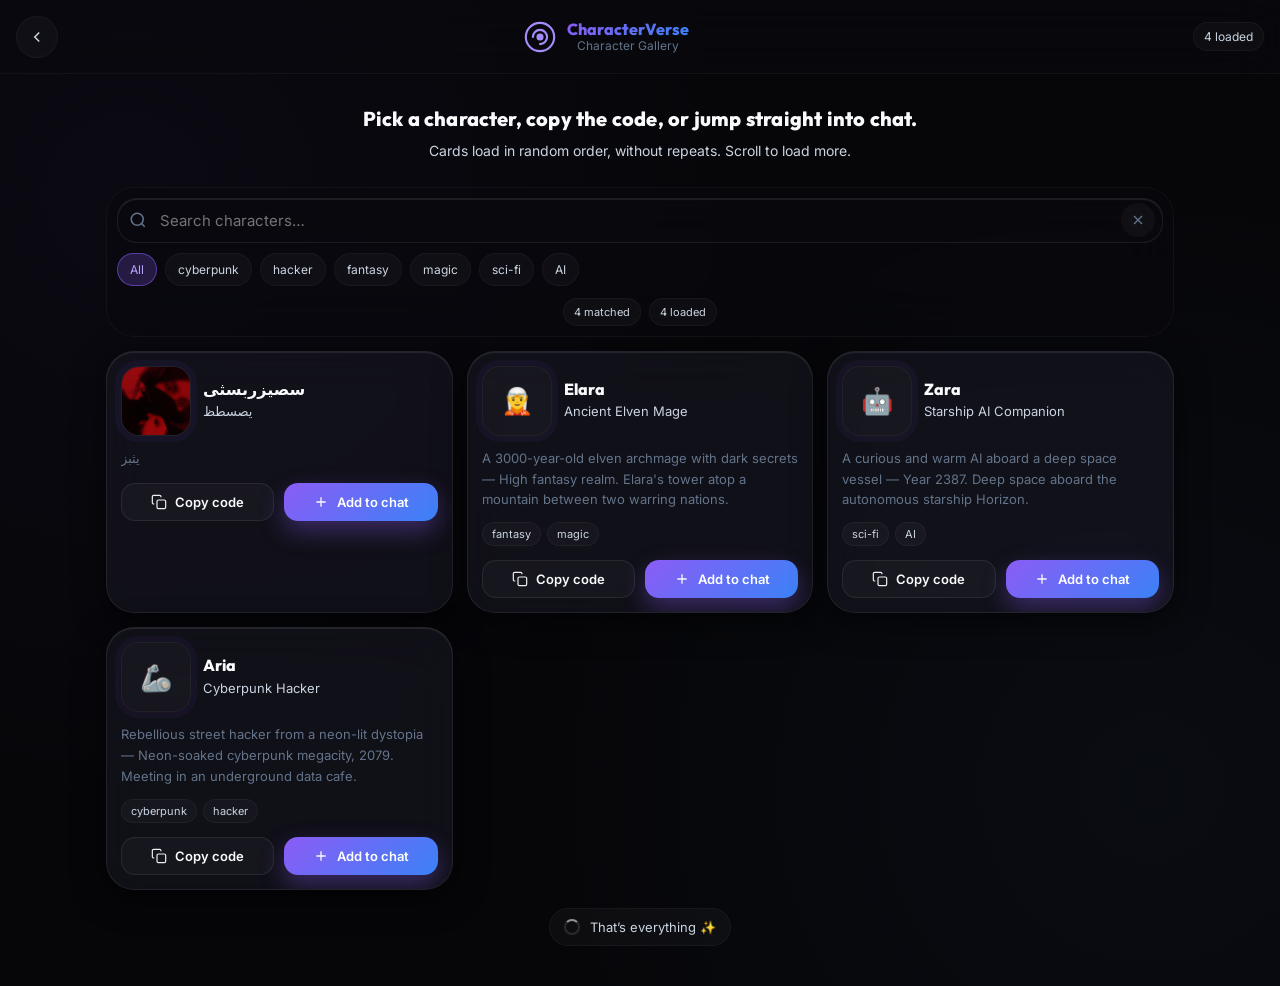
==== commit 47b78e17: "Add files via upload" ====
--- a/gallery.html
+++ b/gallery.html
@@ -51,6 +51,29 @@
         <p class="gallery-p">Cards load in random order, without repeats. Scroll to load more.</p>
       </div>
 
+      <!-- Filters (search + categories) -->
+      <section class="gallery-filters" aria-label="Gallery filters">
+        <div class="gsearch">
+          <svg class="gsearch-icon" viewBox="0 0 24 24" fill="none" stroke="currentColor" stroke-width="2">
+            <circle cx="11" cy="11" r="8" />
+            <path d="m21 21-4.35-4.35" />
+          </svg>
+          <input id="gallery-search" type="text" placeholder="Search characters…" autocomplete="off" spellcheck="false" />
+          <button class="gclear" id="gallery-clear" title="Clear">
+            <svg viewBox="0 0 24 24" fill="none" stroke="currentColor" stroke-width="2">
+              <path d="M18 6L6 18M6 6l12 12" />
+            </svg>
+          </button>
+        </div>
+
+        <div class="gchips" id="gallery-chips" aria-label="Categories"></div>
+
+        <div class="gmeta">
+          <span class="gmeta-pill" id="gmeta-match">0 matched</span>
+          <span class="gmeta-pill" id="gmeta-loaded">0 loaded</span>
+        </div>
+      </section>
+
       <section class="gallery-grid" id="gallery-grid"></section>
 
       <div class="gallery-sentinel" id="gallery-sentinel">
@@ -65,6 +88,53 @@
       </div>
     </main>
 
+    <!-- Details modal -->
+    <div class="gmodal-backdrop hidden" id="gmodal">
+      <div class="gmodal" role="dialog" aria-modal="true" aria-labelledby="gmodal-title">
+        <button class="gmodal-close" id="gmodal-close" aria-label="Close">
+          <svg viewBox="0 0 24 24" fill="none" stroke="currentColor" stroke-width="2">
+            <path d="M18 6L6 18M6 6l12 12" />
+          </svg>
+        </button>
+
+        <div class="gmodal-header">
+          <div class="gmodal-avatar" id="gmodal-avatar"></div>
+          <div class="gmodal-headtext">
+            <div class="gmodal-name" id="gmodal-title">—</div>
+            <div class="gmodal-sub" id="gmodal-sub">—</div>
+          </div>
+        </div>
+
+        <div class="gmodal-body">
+          <div class="gmodal-section">
+            <div class="gmodal-label">Short Description</div>
+            <div class="gmodal-text" id="gmodal-desc">—</div>
+          </div>
+          <div class="gmodal-section">
+            <div class="gmodal-label">Opening Message</div>
+            <div class="gmodal-open" id="gmodal-open">—</div>
+          </div>
+          <div class="gmodal-tags" id="gmodal-tags"></div>
+        </div>
+
+        <div class="gmodal-actions">
+          <button class="gbtn" id="gmodal-copy">
+            <svg viewBox="0 0 24 24" fill="none" stroke="currentColor" stroke-width="1.8">
+              <rect x="9" y="9" width="13" height="13" rx="2"></rect>
+              <path d="M5 15H4a2 2 0 0 1-2-2V4a2 2 0 0 1 2-2h9a2 2 0 0 1 2 2v1"></path>
+            </svg>
+            Copy code
+          </button>
+          <button class="gbtn primary" id="gmodal-add">
+            <svg viewBox="0 0 24 24" fill="none" stroke="currentColor" stroke-width="2">
+              <path d="M12 5v14M5 12h14"></path>
+            </svg>
+            Add to chat
+          </button>
+        </div>
+      </div>
+    </div>
+
     <div class="toast-container" id="toast-container"></div>
   </div>
 
--- a/gallery.css
+++ b/gallery.css
@@ -93,6 +93,124 @@
   text-align: center;
 }
 
+/* ===== FILTERS ===== */
+.gallery-filters {
+  margin: 6px auto 6px;
+  display: grid;
+  gap: 10px;
+  position: sticky;
+  top: 74px;
+  z-index: 40;
+  padding: 10px 10px;
+  border-radius: var(--radius-xl);
+  background: rgba(10, 10, 15, 0.48);
+  border: 1px solid var(--border-subtle);
+  backdrop-filter: blur(26px);
+  -webkit-backdrop-filter: blur(26px);
+}
+
+.gsearch {
+  position: relative;
+  display: flex;
+  align-items: center;
+}
+
+.gsearch-icon {
+  position: absolute;
+  left: 12px;
+  width: 18px;
+  height: 18px;
+  color: var(--text-muted);
+}
+
+#gallery-search {
+  width: 100%;
+  background: var(--bg-input);
+  border: 1px solid var(--border-default);
+  border-radius: var(--radius-lg);
+  padding: 12px 42px 12px 42px;
+  color: var(--text-primary);
+  transition: var(--transition);
+  box-shadow: var(--glass-edge);
+}
+
+#gallery-search:focus {
+  border-color: var(--accent-light);
+  box-shadow: 0 0 0 4px rgba(139, 92, 246, 0.2), var(--glass-edge);
+  background: rgba(139, 92, 246, 0.05);
+}
+
+.gclear {
+  position: absolute;
+  right: 8px;
+  width: 34px;
+  height: 34px;
+  border-radius: var(--radius-full);
+  display: grid;
+  place-items: center;
+  color: var(--text-muted);
+  background: var(--bg-glass);
+  border: 1px solid transparent;
+  transition: var(--transition-bounce);
+}
+
+.gclear svg { width: 16px; height: 16px; }
+
+.gclear:hover {
+  background: var(--bg-glass-hover);
+  color: var(--text-primary);
+  border-color: var(--border-subtle);
+  transform: scale(1.08) rotate(90deg);
+}
+
+.gchips {
+  display: flex;
+  gap: 8px;
+  overflow-x: auto;
+  padding-bottom: 2px;
+  scrollbar-width: none;
+}
+
+.gchips::-webkit-scrollbar { height: 0; }
+
+.gchip {
+  flex: 0 0 auto;
+  font-size: 12px;
+  padding: 8px 12px;
+  border-radius: 999px;
+  background: var(--bg-glass);
+  border: 1px solid var(--border-subtle);
+  color: var(--text-secondary);
+  transition: var(--transition);
+}
+
+.gchip:hover {
+  background: var(--bg-glass-hover);
+  color: var(--text-primary);
+  border-color: var(--border-default);
+}
+
+.gchip.active {
+  background: rgba(139, 92, 246, 0.22);
+  border-color: rgba(139, 92, 246, 0.55);
+  color: var(--accent-light);
+}
+
+.gmeta {
+  display: flex;
+  gap: 8px;
+  justify-content: center;
+}
+
+.gmeta-pill {
+  font-size: 11px;
+  padding: 6px 10px;
+  border-radius: 999px;
+  background: var(--bg-glass);
+  border: 1px solid var(--border-subtle);
+  color: var(--text-secondary);
+}
+
 .gallery-h1 {
   font-family: var(--font-display);
   font-size: 20px;
@@ -164,8 +282,8 @@
 }
 
 .gcard-avatar {
-  width: 54px;
-  height: 54px;
+  width: 70px;
+  height: 70px;
   border-radius: 18px;
   background: var(--bg-glass);
   border: 1px solid var(--border-subtle);
@@ -178,6 +296,11 @@
 
 .gcard-avatar img { width: 100%; height: 100%; object-fit: cover; }
 .gcard-avatar span { font-size: 26px; }
+
+.gcard:hover .gcard-avatar {
+  transform: scale(1.04);
+  transition: var(--transition-bounce);
+}
 
 .gcard-name {
   font-family: var(--font-display);
@@ -197,6 +320,10 @@
   font-size: 13px;
   color: var(--text-muted);
   line-height: 1.6;
+  display: -webkit-box;
+  -webkit-line-clamp: 3;
+  -webkit-box-orient: vertical;
+  overflow: hidden;
 }
 
 .gcard-tags {
@@ -219,6 +346,156 @@
   grid-template-columns: 1fr 1fr;
   gap: 10px;
   margin-top: 2px;
+}
+
+/* Make card feel clickable (details) */
+.gcard-click {
+  cursor: pointer;
+}
+
+/* ===== MODAL ===== */
+.gmodal-backdrop {
+  position: fixed;
+  inset: 0;
+  background: rgba(0, 0, 0, 0.66);
+  backdrop-filter: blur(28px);
+  -webkit-backdrop-filter: blur(28px);
+  z-index: 1000;
+  display: flex;
+  align-items: center;
+  justify-content: center;
+  padding: 16px;
+  animation: fadeIn 0.25s ease;
+}
+
+.gmodal {
+  width: min(680px, 100%);
+  background: var(--bg-elevated);
+  border: 1px solid var(--border-default);
+  border-radius: var(--radius-xl);
+  box-shadow: var(--glass-edge), var(--shadow-lg), var(--shadow-glow);
+  overflow: hidden;
+  position: relative;
+  animation: slideUp 0.35s cubic-bezier(0.34, 1.56, 0.64, 1);
+}
+
+.gmodal-close {
+  position: absolute;
+  top: 12px;
+  right: 12px;
+  width: 40px;
+  height: 40px;
+  border-radius: var(--radius-full);
+  background: var(--bg-glass);
+  border: 1px solid transparent;
+  color: var(--text-muted);
+  display: grid;
+  place-items: center;
+  transition: var(--transition-bounce);
+}
+
+.gmodal-close svg { width: 18px; height: 18px; }
+
+.gmodal-close:hover {
+  background: var(--bg-glass-hover);
+  color: var(--text-primary);
+  border-color: var(--border-subtle);
+  transform: scale(1.08) rotate(90deg);
+}
+
+.gmodal-header {
+  display: flex;
+  gap: 14px;
+  align-items: center;
+  padding: 18px 18px 12px;
+  border-bottom: 1px solid var(--border-subtle);
+  background: radial-gradient(circle at 10% 10%, rgba(139, 92, 246, 0.14), transparent 55%);
+}
+
+.gmodal-avatar {
+  width: 82px;
+  height: 82px;
+  border-radius: 22px;
+  background: var(--bg-glass);
+  border: 1px solid var(--border-subtle);
+  display: grid;
+  place-items: center;
+  overflow: hidden;
+  box-shadow: 0 0 0 8px rgba(139, 92, 246, 0.08);
+  flex-shrink: 0;
+}
+
+.gmodal-avatar img { width: 100%; height: 100%; object-fit: cover; }
+.gmodal-avatar span { font-size: 34px; }
+
+.gmodal-name {
+  font-family: var(--font-display);
+  font-weight: 900;
+  font-size: 20px;
+  line-height: 1.2;
+}
+
+.gmodal-sub {
+  margin-top: 4px;
+  color: var(--text-secondary);
+  font-size: 13px;
+  line-height: 1.6;
+}
+
+.gmodal-body {
+  padding: 14px 18px 10px;
+  display: grid;
+  gap: 12px;
+}
+
+.gmodal-section {
+  background: var(--bg-card);
+  border: 1px solid var(--border-subtle);
+  border-radius: var(--radius-lg);
+  padding: 12px 12px;
+}
+
+.gmodal-label {
+  font-size: 11px;
+  font-weight: 700;
+  letter-spacing: 0.06em;
+  text-transform: uppercase;
+  color: var(--text-secondary);
+}
+
+.gmodal-text {
+  margin-top: 7px;
+  color: var(--text-primary);
+  font-size: 14px;
+  line-height: 1.75;
+}
+
+.gmodal-open {
+  margin-top: 7px;
+  color: var(--text-secondary);
+  font-size: 14px;
+  line-height: 1.75;
+  white-space: pre-wrap;
+}
+
+.gmodal-tags {
+  display: flex;
+  flex-wrap: wrap;
+  gap: 8px;
+  padding: 2px 2px 0;
+}
+
+.gmodal-actions {
+  padding: 14px 18px 18px;
+  display: grid;
+  grid-template-columns: 1fr 1fr;
+  gap: 12px;
+}
+
+@media (max-width: 560px) {
+  .gallery-filters { top: 74px; }
+  .gmodal-actions { grid-template-columns: 1fr; }
+  .gmodal-header { padding-right: 54px; }
 }
 
 .gbtn {
